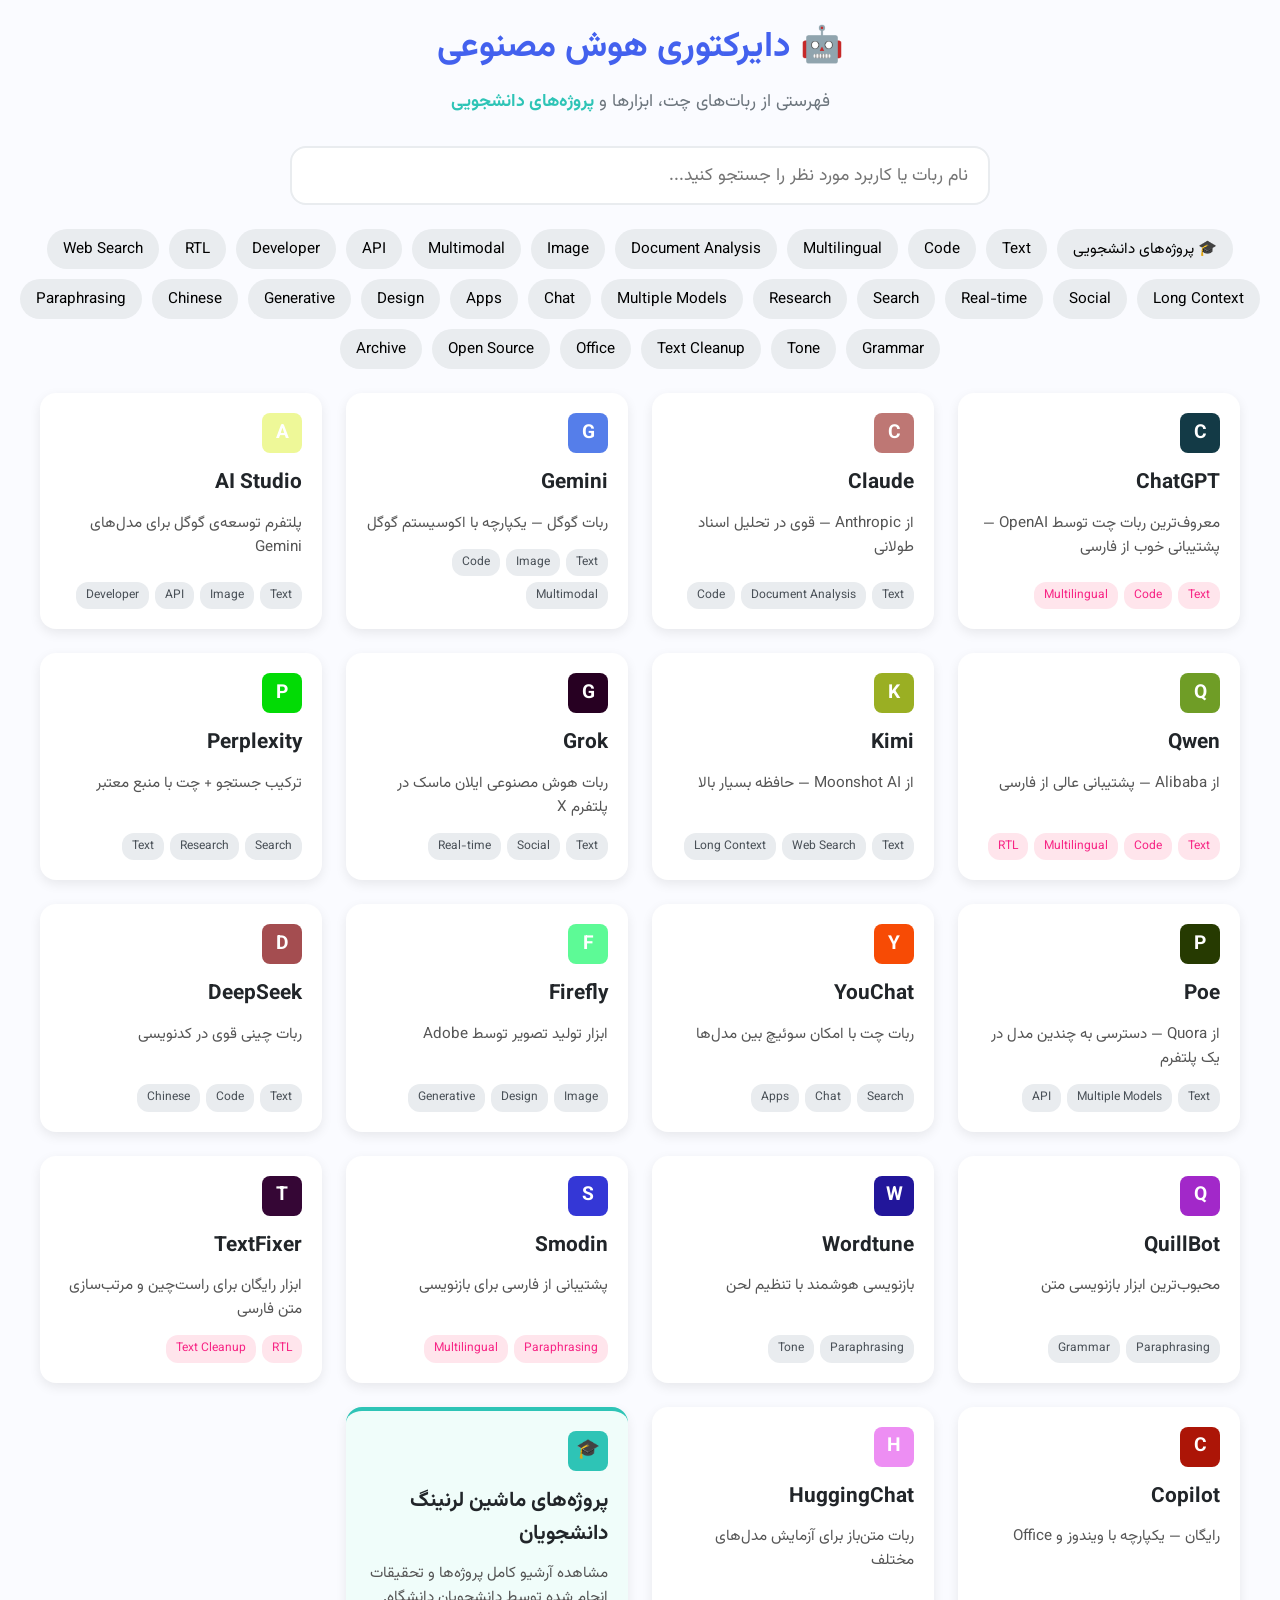
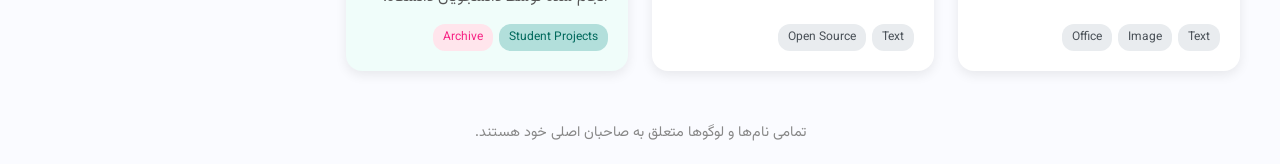
==== index.html @ 50c2fef0 "first commit" ====
<!DOCTYPE html>
<html lang="fa" dir="rtl">
<head>
  <meta charset="UTF-8" />
  <meta name="viewport" content="width=device-width, initial-scale=1.0"/>
  <meta name="description" content="فهرست جامع ربات‌های چت هوش مصنوعی و آرشیو پروژه‌های دانشجویی">
  <title>دایرکتوری هوش مصنوعی</title>
  <style>
    :root {
      --primary: #4361ee;
      --light: #f8f9fa;
      --dark: #212529;
      --card-bg: #ffffff;
      --border: #e9ecef;
      --shadow: 0 4px 12px rgba(0,0,0,0.08);
      --success: #4cc9f0;
      --persian: #f72585;
      --student: #2ec4b6; /* رنگ سبز مخصوص کارت دانشجویی */
    }

    * {
      margin: 0;
      padding: 0;
      box-sizing: border-box;
      font-family: 'Vazirmatn', 'Segoe UI', Tahoma, sans-serif;
    }

    body {
      background-color: #fafbff;
      color: var(--dark);
      padding: 20px;
      line-height: 1.6;
    }

    header {
      text-align: center;
      margin-bottom: 30px;
    }

    h1 {
      font-size: 2.2rem;
      margin-bottom: 12px;
      color: var(--primary);
    }

    .subtitle {
      color: #6c757d;
      font-size: 1.1rem;
    }

    .search-box {
      max-width: 700px;
      margin: 0 auto 24px;
      position: relative;
    }

    #search {
      width: 100%;
      padding: 14px 20px;
      border: 2px solid var(--border);
      border-radius: 16px;
      font-size: 1.1rem;
      outline: none;
      transition: border-color 0.3s;
    }

    #search:focus {
      border-color: var(--primary);
    }

    .filters {
      display: flex;
      flex-wrap: wrap;
      justify-content: center;
      gap: 10px;
      margin-bottom: 24px;
    }

    .filter-btn {
      padding: 8px 16px;
      background: #e9ecef;
      border: none;
      border-radius: 20px;
      cursor: pointer;
      font-size: 0.95rem;
      transition: all 0.2s;
    }

    .filter-btn:hover,
    .filter-btn.active {
      background: var(--primary);
      color: white;
    }

    .grid {
      display: grid;
      grid-template-columns: repeat(auto-fill, minmax(280px, 1fr));
      gap: 24px;
      max-width: 1200px;
      margin: 0 auto;
    }

    .card {
      background: var(--card-bg);
      border-radius: 16px;
      padding: 20px;
      box-shadow: var(--shadow);
      transition: transform 0.2s, box-shadow 0.2s;
      cursor: pointer;
      display: flex;
      flex-direction: column;
      height: 100%;
      position: relative;
      overflow: hidden;
    }

    .card:hover {
      transform: translateY(-4px);
      box-shadow: 0 6px 16px rgba(0,0,0,0.12);
    }

    /* نوار رنگی مخصوص کارت پروژه‌های دانشجویی */
    .card.is-student-project {
      border-top: 4px solid var(--student);
      background-color: #f0fdfa; /* کمی تفاوت رنگ پس‌زمینه */
    }

    .logo-placeholder {
      width: 40px;
      height: 40px;
      border-radius: 8px;
      display: flex;
      align-items: center;
      justify-content: center;
      font-weight: bold;
      font-size: 1.2rem;
      color: white;
      margin-bottom: 14px;
      background: var(--primary);
    }

    .card h3 {
      font-size: 1.3rem;
      margin-bottom: 10px;
      color: var(--dark);
    }

    .card p {
      font-size: 0.95rem;
      color: #555;
      margin-bottom: 14px;
      flex-grow: 1;
    }

    .tags {
      display: flex;
      flex-wrap: wrap;
      gap: 6px;
    }

    .tag {
      background: #e9ecef;
      color: #495057;
      font-size: 0.75rem;
      padding: 4px 10px;
      border-radius: 12px;
    }

    .tag.persian {
      background: #ffe5ec;
      color: var(--persian);
    }
    
    .tag.project-tag {
      background: #b2dfdb;
      color: #00695c;
    }

    footer {
      text-align: center;
      margin-top: 50px;
      color: #888;
      font-size: 0.9rem;
    }

    @media (max-width: 600px) {
      body { padding: 12px; }
      h1 { font-size: 1.8rem; }
      .grid { grid-template-columns: 1fr; }
    }
  </style>
  <link href="https://fonts.googleapis.com/css2?family=Vazirmatn:wght@300;400;500;700&display=swap" rel="stylesheet">
</head>
<body>

  <header>
    <h1>🤖 دایرکتوری هوش مصنوعی</h1>
    <p class="subtitle">فهرستی از ربات‌های چت، ابزارها و <strong style="color:var(--student)">پروژه‌های دانشجویی</strong></p>
  </header>

  <div class="search-box">
    <input type="text" id="search" placeholder="نام ربات یا کاربرد مورد نظر را جستجو کنید..." />
  </div>

  <div class="filters" id="filters"></div>

  <div class="grid" id="grid"></div>

  <footer>
    <p>تمامی نام‌ها و لوگوها متعلق به صاحبان اصلی خود هستند.</p>
  </footer>

  <script>
    function stringToColor(str) {
      let hash = 0;
      for (let i = 0; i < str.length; i++) {
        hash = str.charCodeAt(i) + ((hash << 5) - hash);
      }
      let color = '#';
      for (let i = 0; i < 3; i++) {
        const value = (hash >> (i * 8)) & 0xFF;
        color += ('00' + value.toString(16)).substr(-2);
      }
      return color;
    }

    const aiTools = [
      // --- لیست کامل ابزارهای قبلی ---
      { name: "ChatGPT", url: "https://chat.openai.com", cat: ["Text", "Code", "Multilingual"], desc: "معروف‌ترین ربات چت توسط OpenAI — پشتیبانی خوب از فارسی", persian: true },
      { name: "Claude", url: "https://claude.ai", cat: ["Text", "Document Analysis", "Code"], desc: "از Anthropic — قوی در تحلیل اسناد طولانی" },
      { name: "Gemini", url: "https://gemini.google.com", cat: ["Text", "Image", "Code", "Multimodal"], desc: "ربات گوگل — یکپارچه با اکوسیستم گوگل" },
      { name: "AI Studio", url: "https://aistudio.google.com", cat: ["Text", "Image", "API", "Developer"], desc: "پلتفرم توسعه‌ی گوگل برای مدل‌های Gemini" },
      { name: "Qwen", url: "https://qwen.ai", cat: ["Text", "Code", "Multilingual", "RTL"], desc: "از Alibaba — پشتیبانی عالی از فارسی", persian: true },
      { name: "Kimi", url: "https://kimi.moonshot.cn", cat: ["Text", "Web Search", "Long Context"], desc: "از Moonshot AI — حافظه بسیار بالا" },
      { name: "Grok", url: "https://x.ai/grok", cat: ["Text", "Social", "Real-time"], desc: "ربات هوش مصنوعی ایلان ماسک در پلتفرم X" },
      { name: "Perplexity", url: "https://www.perplexity.ai", cat: ["Search", "Research", "Text"], desc: "ترکیب جستجو + چت با منبع معتبر" },
      { name: "Poe", url: "https://poe.com", cat: ["Text", "Multiple Models", "API"], desc: "از Quora — دسترسی به چندین مدل در یک پلتفرم" },
      { name: "YouChat", url: "https://you.com", cat: ["Search", "Chat", "Apps"], desc: "ربات چت با امکان سوئیچ بین مدل‌ها" },
      { name: "Firefly", url: "https://firefly.adobe.com", cat: ["Image", "Design", "Generative"], desc: "ابزار تولید تصویر توسط Adobe" },
      { name: "DeepSeek", url: "https://deepseek.com", cat: ["Text", "Code", "Chinese"], desc: "ربات چینی قوی در کدنویسی" },
      { name: "QuillBot", url: "https://quillbot.com", cat: ["Paraphrasing", "Grammar"], desc: "محبوب‌ترین ابزار بازنویسی متن" },
      { name: "Wordtune", url: "https://www.wordtune.com", cat: ["Paraphrasing", "Tone"], desc: "بازنویسی هوشمند با تنظیم لحن" },
      { name: "Smodin", url: "https://smodin.io/rewriter", cat: ["Paraphrasing", "Multilingual"], desc: "پشتیبانی از فارسی برای بازنویسی", persian: true },
      { name: "TextFixer", url: "https://textfixer.com", cat: ["RTL", "Text Cleanup"], desc: "ابزار رایگان برای راست‌چین و مرتب‌سازی متن فارسی", persian: true },
      { name: "Copilot", url: "https://copilot.microsoft.com", cat: ["Text", "Image", "Office"], desc: "رایگان — یکپارچه با ویندوز و Office" },
      { name: "HuggingChat", url: "https://huggingface.co/chat", cat: ["Text", "Open Source"], desc: "ربات متن‌باز برای آزمایش مدل‌های مختلف" },

      // --- کارت جدید: پروژه‌های دانشجویی ---
  // ... (ادامه لیست ربات‌های چت)

// --- کارت جدید: پروژه‌های دانشجویی ---
{ 
    name: "پروژه‌های ماشین لرنینگ دانشجویان", 
    // این خط را از "#" به "projects.html" تغییر دهید:
    url: "projects.html", 
    cat: ["Student Projects", "Archive"], 
    desc: "مشاهده آرشیو کامل پروژه‌ها و تحقیقات انجام شده توسط دانشجویان دانشگاه.", 
    persian: true
}
]; // مطمئن شوید که کروشه بسته و سمی‌کالن در انتهای آرایه وجود دارد.

    const allCategories = [...new Set(aiTools.flatMap(t => t.cat))];
    const filtersContainer = document.getElementById('filters');
    
    // مرتب‌سازی: آوردن "Student Projects" به اول لیست فیلترها
    allCategories.sort((a, b) => a === "Student Projects" ? -1 : 1);

    allCategories.forEach(cat => {
      const btn = document.createElement('button');
      btn.className = 'filter-btn';
      // ترجمه لیبل فیلتر پروژه‌های دانشجویی
      btn.textContent = cat === "Student Projects" ? "🎓 پروژه‌های دانشجویی" : cat;
      btn.dataset.category = cat;
      btn.addEventListener('click', () => filterByCategory(cat));
      filtersContainer.appendChild(btn);
    });

    let activeCategory = null;

    function renderTools(tools) {
      const grid = document.getElementById('grid');
      grid.innerHTML = '';
      if (tools.length === 0) {
        grid.innerHTML = '<p style="grid-column:1/-1; text-align:center; color:#888;">موردی یافت نشد.</p>';
        return;
      }

      tools.forEach(tool => {
        const card = document.createElement('div');
        const isStudent = tool.cat.includes("Student Projects");
        
        // اضافه کردن کلاس خاص برای استایل متفاوت
        card.className = 'card' + (isStudent ? ' is-student-project' : '');
        card.onclick = () => window.open(tool.url, '_blank');

        const logoDiv = document.createElement('div');
        logoDiv.className = 'logo-placeholder';
        logoDiv.style.backgroundColor = isStudent ? 'var(--student)' : stringToColor(tool.name);
        logoDiv.textContent = isStudent ? '🎓' : tool.name.charAt(0).toUpperCase();

        const h3 = document.createElement('h3');
        h3.textContent = tool.name;

        const p = document.createElement('p');
        p.textContent = tool.desc;

        const tagsDiv = document.createElement('div');
        tagsDiv.className = 'tags';
        tool.cat.forEach(c => {
          const tag = document.createElement('span');
          let tagClass = 'tag';
          // استایل تگ‌های خاص
          if (c === 'Student Projects') tagClass += ' project-tag';
          if (tool.persian && (c === 'RTL' || c === 'Archive' || tool.persian)) tagClass += ' persian';
          
          tag.className = tagClass;
          tag.textContent = c;
          tagsDiv.appendChild(tag);
        });

        card.appendChild(logoDiv);
        card.appendChild(h3);
        card.appendChild(p);
        card.appendChild(tagsDiv);
        grid.appendChild(card);
      });
    }

    function filterByCategory(category) {
      activeCategory = activeCategory === category ? null : category;
      document.querySelectorAll('.filter-btn').forEach(btn => {
        btn.classList.toggle('active', btn.dataset.category === category && activeCategory === category);
      });

      let filtered = aiTools;
      if (activeCategory) {
        filtered = aiTools.filter(t => t.cat.includes(activeCategory));
      }

      const term = document.getElementById('search').value.toLowerCase();
      if (term) {
        filtered = filtered.filter(t =>
          t.name.toLowerCase().includes(term) ||
          t.desc.toLowerCase().includes(term)
        );
      }

      renderTools(filtered);
    }

    document.getElementById('search').addEventListener('input', (e) => {
      const term = e.target.value.toLowerCase();
      let filtered = aiTools;
      if (activeCategory) {
        filtered = aiTools.filter(t => t.cat.includes(activeCategory));
      }
      filtered = filtered.filter(t =>
        t.name.toLowerCase().includes(term) ||
        t.desc.toLowerCase().includes(term)
      );
      renderTools(filtered);
    });

    renderTools(aiTools);
  </script>
</body>
</html>
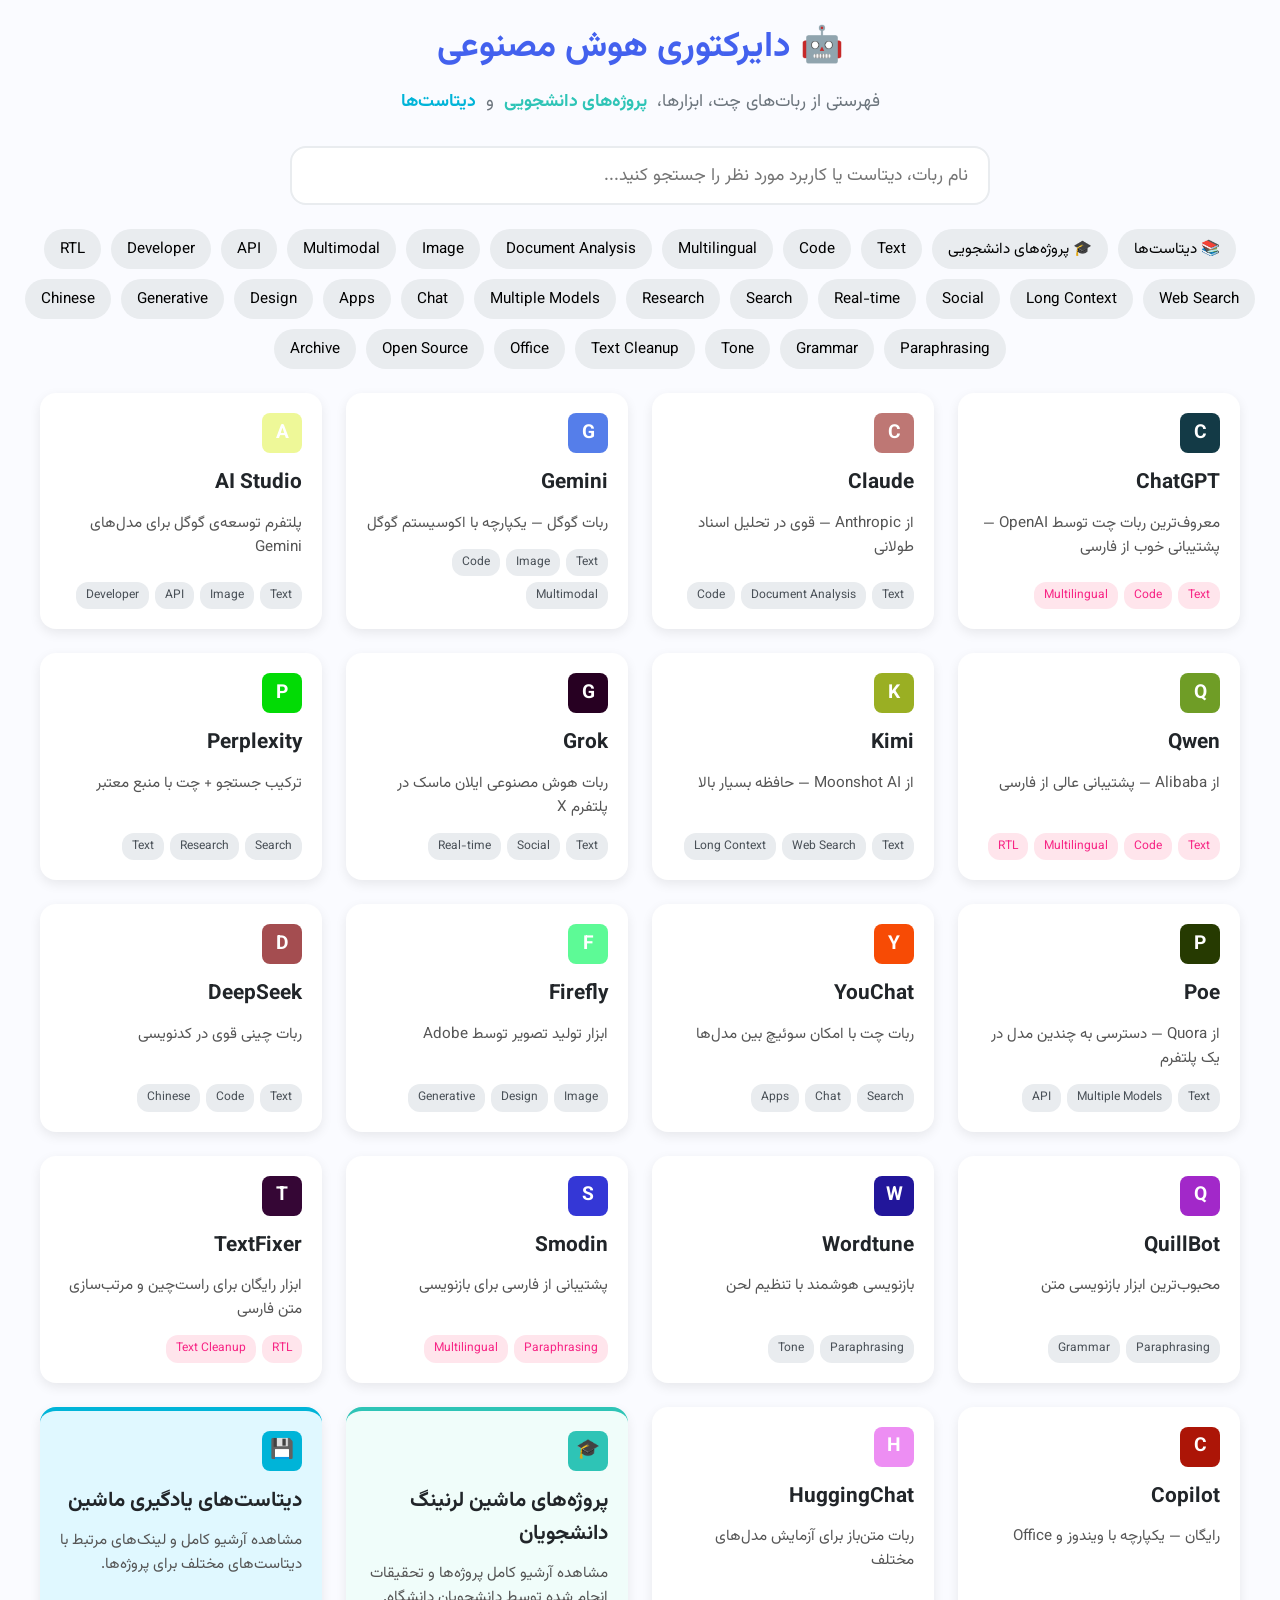
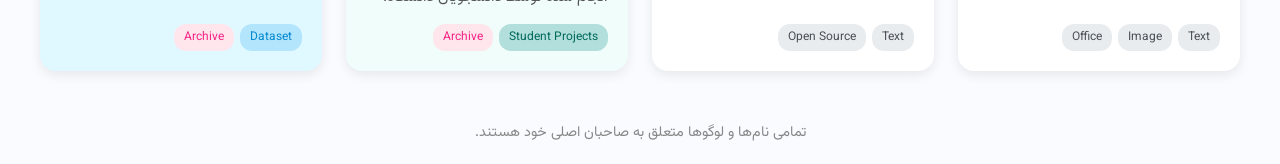
==== commit 5e6451a1: "Add real dataset files and update datasets.html" ====
--- a/index.html
+++ b/index.html
@@ -3,7 +3,7 @@
 <head>
   <meta charset="UTF-8" />
   <meta name="viewport" content="width=device-width, initial-scale=1.0"/>
-  <meta name="description" content="فهرست جامع ربات‌های چت هوش مصنوعی و آرشیو پروژه‌های دانشجویی">
+  <meta name="description" content="فهرست جامع ربات‌های چت، ابزارها، پروژه‌های دانشجویی و دیتاست‌ها">
   <title>دایرکتوری هوش مصنوعی</title>
   <style>
     :root {
@@ -13,9 +13,10 @@
       --card-bg: #ffffff;
       --border: #e9ecef;
       --shadow: 0 4px 12px rgba(0,0,0,0.08);
-      --success: #4cc9f0;
       --persian: #f72585;
-      --student: #2ec4b6; /* رنگ سبز مخصوص کارت دانشجویی */
+      --student: #2ec4b6; /* رنگ سبز برای پروژه‌ها */
+      --dataset: #00b4d8; /* رنگ آبی برای دیتاست‌ها */
+      --success: #4cc9f0; /* این را نگه داشتیم تا CSS شما دست نخورد */
     }
 
     * {
@@ -46,6 +47,11 @@
     .subtitle {
       color: #6c757d;
       font-size: 1.1rem;
+      /* به‌روزرسانی زیرتیتر برای نمایش هر دو فیلد جدید */
+      display: flex;
+      justify-content: center;
+      align-items: center;
+      gap: 10px;
     }
 
     .search-box {
@@ -119,10 +125,16 @@
       box-shadow: 0 6px 16px rgba(0,0,0,0.12);
     }
 
-    /* نوار رنگی مخصوص کارت پروژه‌های دانشجویی */
+    /* استایل متمایز پروژه‌های دانشجویی */
     .card.is-student-project {
       border-top: 4px solid var(--student);
-      background-color: #f0fdfa; /* کمی تفاوت رنگ پس‌زمینه */
+      background-color: #f0fdfa; 
+    }
+    
+    /* استایل متمایز دیتاست‌ها (جدید) */
+    .card.is-dataset {
+        border-top: 4px solid var(--dataset);
+        background-color: #e0f8ff; 
     }
 
     .logo-placeholder {
@@ -138,6 +150,11 @@
       margin-bottom: 14px;
       background: var(--primary);
     }
+    
+    /* رنگ لوگو برای آیتم‌های خاص */
+    .card.is-student-project .logo-placeholder { background: var(--student); }
+    .card.is-dataset .logo-placeholder { background: var(--dataset); }
+
 
     .card h3 {
       font-size: 1.3rem;
@@ -176,6 +193,13 @@
       color: #00695c;
     }
 
+    /* تگ مخصوص دیتاست‌ها */
+    .tag.dataset-tag {
+      background: #b3e5fc;
+      color: #0288d1;
+    }
+
+
     footer {
       text-align: center;
       margin-top: 50px;
@@ -195,11 +219,16 @@
 
   <header>
     <h1>🤖 دایرکتوری هوش مصنوعی</h1>
-    <p class="subtitle">فهرستی از ربات‌های چت، ابزارها و <strong style="color:var(--student)">پروژه‌های دانشجویی</strong></p>
+    <p class="subtitle">
+        فهرستی از ربات‌های چت، ابزارها، 
+        <strong style="color:var(--student)">پروژه‌های دانشجویی</strong>
+        و 
+        <strong style="color:var(--dataset)">دیتاست‌ها</strong>
+    </p>
   </header>
 
   <div class="search-box">
-    <input type="text" id="search" placeholder="نام ربات یا کاربرد مورد نظر را جستجو کنید..." />
+    <input type="text" id="search" placeholder="نام ربات، دیتاست یا کاربرد مورد نظر را جستجو کنید..." />
   </div>
 
   <div class="filters" id="filters"></div>
@@ -225,7 +254,7 @@
     }
 
     const aiTools = [
-      // --- لیست کامل ابزارهای قبلی ---
+      // --- لیست کامل ابزارهای اصلی (که شما تهیه کردید) ---
       { name: "ChatGPT", url: "https://chat.openai.com", cat: ["Text", "Code", "Multilingual"], desc: "معروف‌ترین ربات چت توسط OpenAI — پشتیبانی خوب از فارسی", persian: true },
       { name: "Claude", url: "https://claude.ai", cat: ["Text", "Document Analysis", "Code"], desc: "از Anthropic — قوی در تحلیل اسناد طولانی" },
       { name: "Gemini", url: "https://gemini.google.com", cat: ["Text", "Image", "Code", "Multimodal"], desc: "ربات گوگل — یکپارچه با اکوسیستم گوگل" },
@@ -245,31 +274,46 @@
       { name: "Copilot", url: "https://copilot.microsoft.com", cat: ["Text", "Image", "Office"], desc: "رایگان — یکپارچه با ویندوز و Office" },
       { name: "HuggingChat", url: "https://huggingface.co/chat", cat: ["Text", "Open Source"], desc: "ربات متن‌باز برای آزمایش مدل‌های مختلف" },
 
-      // --- کارت جدید: پروژه‌های دانشجویی ---
-  // ... (ادامه لیست ربات‌های چت)
-
-// --- کارت جدید: پروژه‌های دانشجویی ---
-{ 
-    name: "پروژه‌های ماشین لرنینگ دانشجویان", 
-    // این خط را از "#" به "projects.html" تغییر دهید:
-    url: "projects.html", 
-    cat: ["Student Projects", "Archive"], 
-    desc: "مشاهده آرشیو کامل پروژه‌ها و تحقیقات انجام شده توسط دانشجویان دانشگاه.", 
-    persian: true
-}
-]; // مطمئن شوید که کروشه بسته و سمی‌کالن در انتهای آرایه وجود دارد.
+      // --- کارت ۱: پروژه‌های دانشجویی ---
+      { 
+        name: "پروژه‌های ماشین لرنینگ دانشجویان", 
+        url: "projects.html", 
+        cat: ["Student Projects", "Archive"], 
+        desc: "مشاهده آرشیو کامل پروژه‌ها و تحقیقات انجام شده توسط دانشجویان دانشگاه.", 
+        persian: true
+      },
+      
+      // --- کارت ۲: دیتاست‌ها (فیلد درخواستی شما) ---
+      { 
+        name: "دیتاست‌های یادگیری ماشین", 
+        url: "datasets.html", 
+        cat: ["Dataset", "Archive"], 
+        desc: "مشاهده آرشیو کامل و لینک‌های مرتبط با دیتاست‌های مختلف برای پروژه‌ها.", 
+        persian: true
+      }
+    ];
 
     const allCategories = [...new Set(aiTools.flatMap(t => t.cat))];
     const filtersContainer = document.getElementById('filters');
     
-    // مرتب‌سازی: آوردن "Student Projects" به اول لیست فیلترها
-    allCategories.sort((a, b) => a === "Student Projects" ? -1 : 1);
+    // مرتب‌سازی: آوردن دیتاست‌ها و پروژه‌ها به اول لیست فیلترها
+    allCategories.sort((a, b) => {
+        if (a === "Dataset") return -1;
+        if (b === "Dataset") return 1;
+        if (a === "Student Projects") return -1;
+        if (b === "Student Projects") return 1;
+        return 0;
+    });
 
     allCategories.forEach(cat => {
       const btn = document.createElement('button');
       btn.className = 'filter-btn';
-      // ترجمه لیبل فیلتر پروژه‌های دانشجویی
-      btn.textContent = cat === "Student Projects" ? "🎓 پروژه‌های دانشجویی" : cat;
+      
+      let buttonText = cat;
+      if (cat === "Student Projects") buttonText = "🎓 پروژه‌های دانشجویی";
+      if (cat === "Dataset") buttonText = "📚 دیتاست‌ها";
+
+      btn.textContent = buttonText;
       btn.dataset.category = cat;
       btn.addEventListener('click', () => filterByCategory(cat));
       filtersContainer.appendChild(btn);
@@ -288,15 +332,29 @@
       tools.forEach(tool => {
         const card = document.createElement('div');
         const isStudent = tool.cat.includes("Student Projects");
+        const isDataset = tool.cat.includes("Dataset");
         
-        // اضافه کردن کلاس خاص برای استایل متفاوت
-        card.className = 'card' + (isStudent ? ' is-student-project' : '');
+        let cardClass = 'card';
+        if (isStudent) cardClass += ' is-student-project';
+        if (isDataset) cardClass += ' is-dataset';
+
+        card.className = cardClass;
         card.onclick = () => window.open(tool.url, '_blank');
 
         const logoDiv = document.createElement('div');
         logoDiv.className = 'logo-placeholder';
-        logoDiv.style.backgroundColor = isStudent ? 'var(--student)' : stringToColor(tool.name);
-        logoDiv.textContent = isStudent ? '🎓' : tool.name.charAt(0).toUpperCase();
+        
+        let logoContent = tool.name.charAt(0).toUpperCase();
+        if (isStudent) logoContent = '🎓';
+        if (isDataset) logoContent = '💾';
+
+        // تعیین رنگ لوگو
+        let logoColor = stringToColor(tool.name);
+        if (isStudent) logoColor = 'var(--student)';
+        if (isDataset) logoColor = 'var(--dataset)';
+
+        logoDiv.style.backgroundColor = logoColor;
+        logoDiv.textContent = logoContent;
 
         const h3 = document.createElement('h3');
         h3.textContent = tool.name;
@@ -309,9 +367,10 @@
         tool.cat.forEach(c => {
           const tag = document.createElement('span');
           let tagClass = 'tag';
-          // استایل تگ‌های خاص
+          
           if (c === 'Student Projects') tagClass += ' project-tag';
-          if (tool.persian && (c === 'RTL' || c === 'Archive' || tool.persian)) tagClass += ' persian';
+          if (c === 'Dataset') tagClass += ' dataset-tag';
+          if (tool.persian) tagClass += ' persian';
           
           tag.className = tagClass;
           tag.textContent = c;
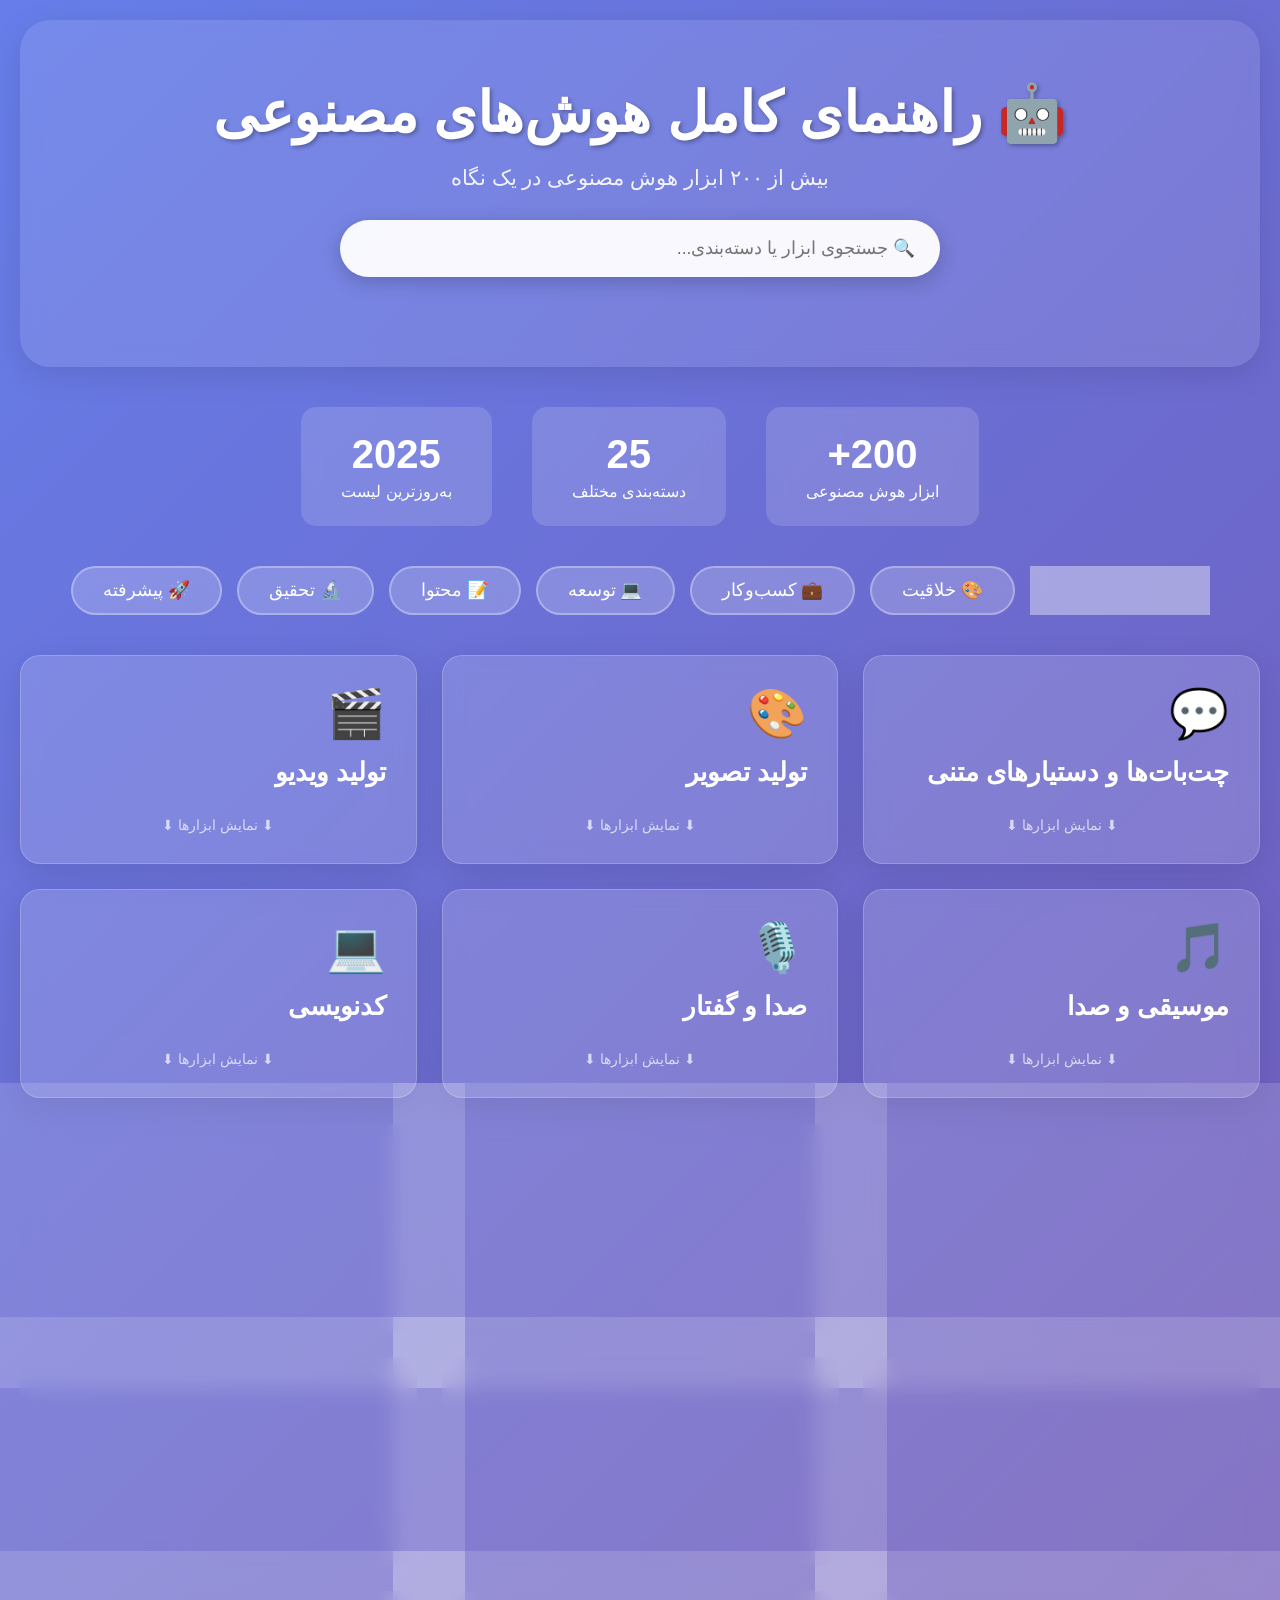
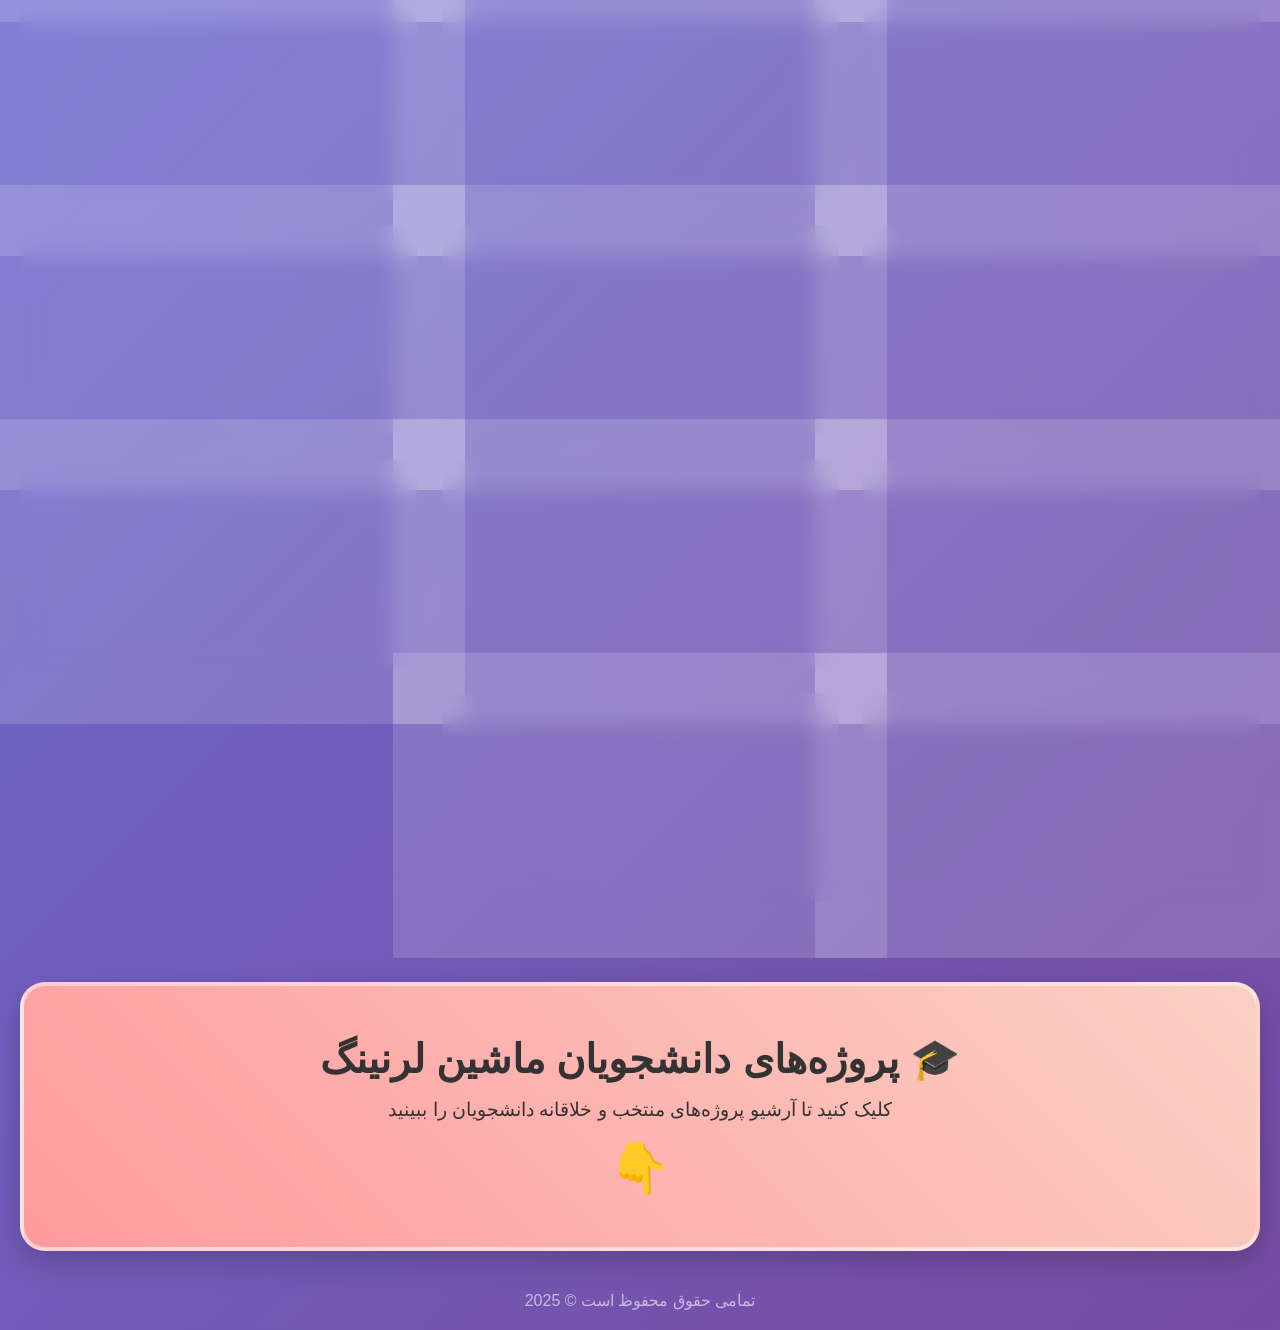
==== commit 2bf481bb: "add index" ====
--- a/index.html
+++ b/index.html
@@ -1,426 +1,741 @@
 <!DOCTYPE html>
 <html lang="fa" dir="rtl">
 <head>
-  <meta charset="UTF-8" />
-  <meta name="viewport" content="width=device-width, initial-scale=1.0"/>
-  <meta name="description" content="فهرست جامع ربات‌های چت، ابزارها، پروژه‌های دانشجویی و دیتاست‌ها">
-  <title>دایرکتوری هوش مصنوعی</title>
-  <style>
-    :root {
-      --primary: #4361ee;
-      --light: #f8f9fa;
-      --dark: #212529;
-      --card-bg: #ffffff;
-      --border: #e9ecef;
-      --shadow: 0 4px 12px rgba(0,0,0,0.08);
-      --persian: #f72585;
-      --student: #2ec4b6; /* رنگ سبز برای پروژه‌ها */
-      --dataset: #00b4d8; /* رنگ آبی برای دیتاست‌ها */
-      --success: #4cc9f0; /* این را نگه داشتیم تا CSS شما دست نخورد */
-    }
-
-    * {
-      margin: 0;
-      padding: 0;
-      box-sizing: border-box;
-      font-family: 'Vazirmatn', 'Segoe UI', Tahoma, sans-serif;
-    }
-
-    body {
-      background-color: #fafbff;
-      color: var(--dark);
-      padding: 20px;
-      line-height: 1.6;
-    }
-
-    header {
-      text-align: center;
-      margin-bottom: 30px;
-    }
-
-    h1 {
-      font-size: 2.2rem;
-      margin-bottom: 12px;
-      color: var(--primary);
-    }
-
-    .subtitle {
-      color: #6c757d;
-      font-size: 1.1rem;
-      /* به‌روزرسانی زیرتیتر برای نمایش هر دو فیلد جدید */
-      display: flex;
-      justify-content: center;
-      align-items: center;
-      gap: 10px;
-    }
-
-    .search-box {
-      max-width: 700px;
-      margin: 0 auto 24px;
-      position: relative;
-    }
-
-    #search {
-      width: 100%;
-      padding: 14px 20px;
-      border: 2px solid var(--border);
-      border-radius: 16px;
-      font-size: 1.1rem;
-      outline: none;
-      transition: border-color 0.3s;
-    }
-
-    #search:focus {
-      border-color: var(--primary);
-    }
-
-    .filters {
-      display: flex;
-      flex-wrap: wrap;
-      justify-content: center;
-      gap: 10px;
-      margin-bottom: 24px;
-    }
-
-    .filter-btn {
-      padding: 8px 16px;
-      background: #e9ecef;
-      border: none;
-      border-radius: 20px;
-      cursor: pointer;
-      font-size: 0.95rem;
-      transition: all 0.2s;
-    }
-
-    .filter-btn:hover,
-    .filter-btn.active {
-      background: var(--primary);
-      color: white;
-    }
-
-    .grid {
-      display: grid;
-      grid-template-columns: repeat(auto-fill, minmax(280px, 1fr));
-      gap: 24px;
-      max-width: 1200px;
-      margin: 0 auto;
-    }
-
-    .card {
-      background: var(--card-bg);
-      border-radius: 16px;
-      padding: 20px;
-      box-shadow: var(--shadow);
-      transition: transform 0.2s, box-shadow 0.2s;
-      cursor: pointer;
-      display: flex;
-      flex-direction: column;
-      height: 100%;
-      position: relative;
-      overflow: hidden;
-    }
-
-    .card:hover {
-      transform: translateY(-4px);
-      box-shadow: 0 6px 16px rgba(0,0,0,0.12);
-    }
-
-    /* استایل متمایز پروژه‌های دانشجویی */
-    .card.is-student-project {
-      border-top: 4px solid var(--student);
-      background-color: #f0fdfa; 
-    }
-    
-    /* استایل متمایز دیتاست‌ها (جدید) */
-    .card.is-dataset {
-        border-top: 4px solid var(--dataset);
-        background-color: #e0f8ff; 
-    }
-
-    .logo-placeholder {
-      width: 40px;
-      height: 40px;
-      border-radius: 8px;
-      display: flex;
-      align-items: center;
-      justify-content: center;
-      font-weight: bold;
-      font-size: 1.2rem;
-      color: white;
-      margin-bottom: 14px;
-      background: var(--primary);
-    }
-    
-    /* رنگ لوگو برای آیتم‌های خاص */
-    .card.is-student-project .logo-placeholder { background: var(--student); }
-    .card.is-dataset .logo-placeholder { background: var(--dataset); }
-
-
-    .card h3 {
-      font-size: 1.3rem;
-      margin-bottom: 10px;
-      color: var(--dark);
-    }
-
-    .card p {
-      font-size: 0.95rem;
-      color: #555;
-      margin-bottom: 14px;
-      flex-grow: 1;
-    }
-
-    .tags {
-      display: flex;
-      flex-wrap: wrap;
-      gap: 6px;
-    }
-
-    .tag {
-      background: #e9ecef;
-      color: #495057;
-      font-size: 0.75rem;
-      padding: 4px 10px;
-      border-radius: 12px;
-    }
-
-    .tag.persian {
-      background: #ffe5ec;
-      color: var(--persian);
-    }
-    
-    .tag.project-tag {
-      background: #b2dfdb;
-      color: #00695c;
-    }
-
-    /* تگ مخصوص دیتاست‌ها */
-    .tag.dataset-tag {
-      background: #b3e5fc;
-      color: #0288d1;
-    }
-
-
-    footer {
-      text-align: center;
-      margin-top: 50px;
-      color: #888;
-      font-size: 0.9rem;
-    }
-
-    @media (max-width: 600px) {
-      body { padding: 12px; }
-      h1 { font-size: 1.8rem; }
-      .grid { grid-template-columns: 1fr; }
-    }
-  </style>
-  <link href="https://fonts.googleapis.com/css2?family=Vazirmatn:wght@300;400;500;700&display=swap" rel="stylesheet">
+    <meta charset="UTF-8">
+    <meta name="viewport" content="width=device-width, initial-scale=1.0">
+    <title>🤖 راهنمای کامل هوش‌های مصنوعی</title>
+    <style>
+        /* ===========================
+           بخش استایل‌ها (CSS)
+           =========================== */
+        * { margin: 0; padding: 0; box-sizing: border-box; }
+        
+        body {
+            font-family: 'Segoe UI', Tahoma, Geneva, Verdana, sans-serif;
+            background: linear-gradient(135deg, #667eea 0%, #764ba2 100%);
+            color: #fff;
+            overflow-x: hidden;
+            min-height: 100vh;
+        }
+
+        .container { max-width: 1400px; margin: 0 auto; padding: 20px; }
+        
+        /* --- هدر و جستجو --- */
+        header {
+            text-align: center; padding: 60px 20px;
+            background: rgba(255, 255, 255, 0.1); backdrop-filter: blur(10px);
+            border-radius: 30px; margin-bottom: 40px;
+            box-shadow: 0 8px 32px rgba(0, 0, 0, 0.1);
+        }
+        h1 { font-size: 3.5em; margin-bottom: 20px; text-shadow: 2px 2px 4px rgba(0, 0, 0, 0.3); animation: fadeInDown 1s ease; }
+        .subtitle { font-size: 1.3em; opacity: 0.9; animation: fadeInUp 1s ease 0.3s backwards; }
+        
+        .search-box { margin: 30px auto; max-width: 600px; animation: fadeIn 1s ease 0.6s backwards; }
+        .search-box input {
+            width: 100%; padding: 18px 25px; border: none; border-radius: 50px;
+            font-size: 1.1em; background: rgba(255, 255, 255, 0.95); color: #333;
+            box-shadow: 0 5px 20px rgba(0, 0, 0, 0.2); transition: all 0.3s ease;
+        }
+        .search-box input:focus { outline: none; transform: scale(1.02); box-shadow: 0 8px 30px rgba(0, 0, 0, 0.3); }
+
+        /* --- آمار و فیلترها --- */
+        .stats { display: flex; justify-content: center; gap: 40px; margin: 40px 0; flex-wrap: wrap; }
+        .stat-box { background: rgba(255, 255, 255, 0.15); backdrop-filter: blur(10px); padding: 25px 40px; border-radius: 15px; text-align: center; animation: fadeIn 1s ease; }
+        .stat-number { font-size: 2.5em; font-weight: bold; display: block; margin-bottom: 5px; }
+
+        .filter-tabs { display: flex; justify-content: center; gap: 15px; margin: 40px 0; flex-wrap: wrap; }
+        .filter-btn {
+            padding: 12px 30px; background: rgba(255, 255, 255, 0.2); border: 2px solid rgba(255, 255, 255, 0.3);
+            border-radius: 50px; color: #fff; font-size: 1.1em; cursor: pointer; transition: all 0.3s ease; backdrop-filter: blur(10px);
+        }
+        .filter-btn:hover { background: rgba(255, 255, 255, 0.3); transform: translateY(-3px); }
+        .filter-btn.active { background: rgba(255, 255, 255, 0.4); border-color: #fff; font-weight: bold; }
+
+        /* --- کارت‌های ابزار AI --- */
+        .categories { display: grid; grid-template-columns: repeat(auto-fill, minmax(350px, 1fr)); gap: 25px; margin-top: 40px; }
+        .category-card {
+            background: rgba(255, 255, 255, 0.15); backdrop-filter: blur(10px); border-radius: 20px; padding: 30px;
+            box-shadow: 0 8px 32px rgba(0, 0, 0, 0.1); transition: all 0.4s ease; cursor: pointer;
+            border: 1px solid rgba(255, 255, 255, 0.2); animation: fadeInUp 0.8s ease backwards;
+        }
+        .category-card:hover { transform: translateY(-10px) scale(1.02); background: rgba(255, 255, 255, 0.25); }
+        .category-icon { font-size: 3em; margin-bottom: 15px; display: block; }
+        .category-title { font-size: 1.6em; margin-bottom: 15px; font-weight: bold; }
+        .tools-list { max-height: 0; overflow: hidden; transition: max-height 0.5s ease; }
+        .category-card.active .tools-list { max-height: 2000px; }
+        
+        .tool-item {
+            display: block; text-decoration: none; color: inherit; background: rgba(255, 255, 255, 0.1);
+            padding: 15px; margin: 10px 0; border-radius: 12px; transition: all 0.3s ease; border-right: 4px solid transparent; cursor: pointer;
+        }
+        .tool-item:hover { background: rgba(255, 255, 255, 0.2); transform: translateX(-5px); border-right-color: #fff; }
+        .tool-name { font-weight: bold; font-size: 1.1em; margin-bottom: 5px; }
+        .tool-desc { font-size: 0.95em; opacity: 0.85; line-height: 1.5; }
+        .expand-btn { text-align: center; margin-top: 15px; opacity: 0.7; font-size: 0.9em; }
+
+        /* --- استایل بنر لینک به صفحه پروژه‌ها --- */
+        .student-projects-banner {
+            margin-top: 80px;
+            margin-bottom: 40px;
+            background: linear-gradient(45deg, #ff9a9e 0%, #fad0c4 99%, #fad0c4 100%);
+            padding: 50px;
+            border-radius: 25px;
+            text-align: center;
+            cursor: pointer;
+            transition: transform 0.3s, box-shadow 0.3s;
+            color: #333;
+            box-shadow: 0 10px 30px rgba(0,0,0,0.2);
+            animation: fadeInUp 1s ease 1s backwards;
+            border: 4px solid rgba(255,255,255,0.5);
+        }
+        .student-projects-banner:hover { transform: scale(1.02); box-shadow: 0 15px 40px rgba(255, 154, 158, 0.4); }
+        .student-projects-banner h2 { font-size: 2.5em; margin-bottom: 15px; }
+        .student-projects-banner p { font-size: 1.2em; }
+
+        /* --- استایل‌های صفحه داخلی پروژه‌ها --- */
+        #projectsPage { display: none; animation: fadeIn 0.5s ease; }
+        
+        .back-btn {
+            background: rgba(255,255,255,0.2); border: 2px solid rgba(255,255,255,0.3); padding: 12px 25px; border-radius: 50px;
+            color: white; cursor: pointer; margin-bottom: 20px; display: inline-block; font-size: 1.1em;
+            transition: all 0.3s;
+        }
+        .back-btn:hover { background: rgba(255,255,255,0.4); padding-right: 35px; }
+        
+        .project-grid {
+            display: grid; grid-template-columns: repeat(auto-fill, minmax(300px, 1fr)); gap: 20px; margin-top: 30px;
+        }
+        .project-card {
+            background: rgba(255, 255, 255, 0.95); color: #333; padding: 25px; border-radius: 15px;
+            cursor: pointer; transition: transform 0.3s; position: relative; overflow: hidden;
+            box-shadow: 0 5px 15px rgba(0,0,0,0.2);
+            border-bottom: 5px solid #667eea;
+        }
+        .project-card:hover { transform: translateY(-7px); }
+        .logo-placeholder { font-size: 3em; margin-bottom: 15px; text-align: center;}
+        .student-author { display: block; margin: 10px 0; color: #555; font-size: 0.95em; background: #f0f0f0; padding: 5px 10px; border-radius: 8px; width: fit-content;}
+        .tags { margin-top: 15px; display: flex; flex-wrap: wrap; gap: 5px; }
+        .tag { background: #667eea; color: white; padding: 4px 10px; border-radius: 15px; font-size: 0.8em; }
+        
+        /* فرم افزودن پروژه */
+        .add-project-form {
+            background: rgba(0, 0, 0, 0.3); padding: 25px; border-radius: 20px; margin: 20px 0;
+            border: 1px solid rgba(255,255,255,0.2); backdrop-filter: blur(10px);
+        }
+        .form-row { display: flex; gap: 10px; margin-bottom: 10px; flex-wrap: wrap; }
+        .form-input {
+            flex: 1; padding: 12px; border-radius: 10px; border: none; min-width: 200px; font-family: inherit;
+        }
+        .submit-btn {
+            background: #4ade80; color: #064e3b; padding: 12px 30px; border: none; border-radius: 10px;
+            font-weight: bold; cursor: pointer; width: 100%; transition: background 0.3s; font-size: 1.1em;
+        }
+        .submit-btn:hover { background: #22c55e; }
+
+        @keyframes fadeInDown { from { opacity: 0; transform: translateY(-30px); } to { opacity: 1; transform: translateY(0); } }
+        @keyframes fadeInUp { from { opacity: 0; transform: translateY(30px); } to { opacity: 1; transform: translateY(0); } }
+        @keyframes fadeIn { from { opacity: 0; } to { opacity: 1; } }
+        @media (max-width: 768px) {
+            h1 { font-size: 2.2em; }
+            .categories, .project-grid { grid-template-columns: 1fr; }
+        }
+    </style>
 </head>
 <body>
-
-  <header>
-    <h1>🤖 دایرکتوری هوش مصنوعی</h1>
-    <p class="subtitle">
-        فهرستی از ربات‌های چت، ابزارها، 
-        <strong style="color:var(--student)">پروژه‌های دانشجویی</strong>
-        و 
-        <strong style="color:var(--dataset)">دیتاست‌ها</strong>
-    </p>
-  </header>
-
-  <div class="search-box">
-    <input type="text" id="search" placeholder="نام ربات، دیتاست یا کاربرد مورد نظر را جستجو کنید..." />
-  </div>
-
-  <div class="filters" id="filters"></div>
-
-  <div class="grid" id="grid"></div>
-
-  <footer>
-    <p>تمامی نام‌ها و لوگوها متعلق به صاحبان اصلی خود هستند.</p>
-  </footer>
-
-  <script>
-    function stringToColor(str) {
-      let hash = 0;
-      for (let i = 0; i < str.length; i++) {
-        hash = str.charCodeAt(i) + ((hash << 5) - hash);
-      }
-      let color = '#';
-      for (let i = 0; i < 3; i++) {
-        const value = (hash >> (i * 8)) & 0xFF;
-        color += ('00' + value.toString(16)).substr(-2);
-      }
-      return color;
-    }
-
-    const aiTools = [
-      // --- لیست کامل ابزارهای اصلی (که شما تهیه کردید) ---
-      { name: "ChatGPT", url: "https://chat.openai.com", cat: ["Text", "Code", "Multilingual"], desc: "معروف‌ترین ربات چت توسط OpenAI — پشتیبانی خوب از فارسی", persian: true },
-      { name: "Claude", url: "https://claude.ai", cat: ["Text", "Document Analysis", "Code"], desc: "از Anthropic — قوی در تحلیل اسناد طولانی" },
-      { name: "Gemini", url: "https://gemini.google.com", cat: ["Text", "Image", "Code", "Multimodal"], desc: "ربات گوگل — یکپارچه با اکوسیستم گوگل" },
-      { name: "AI Studio", url: "https://aistudio.google.com", cat: ["Text", "Image", "API", "Developer"], desc: "پلتفرم توسعه‌ی گوگل برای مدل‌های Gemini" },
-      { name: "Qwen", url: "https://qwen.ai", cat: ["Text", "Code", "Multilingual", "RTL"], desc: "از Alibaba — پشتیبانی عالی از فارسی", persian: true },
-      { name: "Kimi", url: "https://kimi.moonshot.cn", cat: ["Text", "Web Search", "Long Context"], desc: "از Moonshot AI — حافظه بسیار بالا" },
-      { name: "Grok", url: "https://x.ai/grok", cat: ["Text", "Social", "Real-time"], desc: "ربات هوش مصنوعی ایلان ماسک در پلتفرم X" },
-      { name: "Perplexity", url: "https://www.perplexity.ai", cat: ["Search", "Research", "Text"], desc: "ترکیب جستجو + چت با منبع معتبر" },
-      { name: "Poe", url: "https://poe.com", cat: ["Text", "Multiple Models", "API"], desc: "از Quora — دسترسی به چندین مدل در یک پلتفرم" },
-      { name: "YouChat", url: "https://you.com", cat: ["Search", "Chat", "Apps"], desc: "ربات چت با امکان سوئیچ بین مدل‌ها" },
-      { name: "Firefly", url: "https://firefly.adobe.com", cat: ["Image", "Design", "Generative"], desc: "ابزار تولید تصویر توسط Adobe" },
-      { name: "DeepSeek", url: "https://deepseek.com", cat: ["Text", "Code", "Chinese"], desc: "ربات چینی قوی در کدنویسی" },
-      { name: "QuillBot", url: "https://quillbot.com", cat: ["Paraphrasing", "Grammar"], desc: "محبوب‌ترین ابزار بازنویسی متن" },
-      { name: "Wordtune", url: "https://www.wordtune.com", cat: ["Paraphrasing", "Tone"], desc: "بازنویسی هوشمند با تنظیم لحن" },
-      { name: "Smodin", url: "https://smodin.io/rewriter", cat: ["Paraphrasing", "Multilingual"], desc: "پشتیبانی از فارسی برای بازنویسی", persian: true },
-      { name: "TextFixer", url: "https://textfixer.com", cat: ["RTL", "Text Cleanup"], desc: "ابزار رایگان برای راست‌چین و مرتب‌سازی متن فارسی", persian: true },
-      { name: "Copilot", url: "https://copilot.microsoft.com", cat: ["Text", "Image", "Office"], desc: "رایگان — یکپارچه با ویندوز و Office" },
-      { name: "HuggingChat", url: "https://huggingface.co/chat", cat: ["Text", "Open Source"], desc: "ربات متن‌باز برای آزمایش مدل‌های مختلف" },
-
-      // --- کارت ۱: پروژه‌های دانشجویی ---
-      { 
-        name: "پروژه‌های ماشین لرنینگ دانشجویان", 
-        url: "projects.html", 
-        cat: ["Student Projects", "Archive"], 
-        desc: "مشاهده آرشیو کامل پروژه‌ها و تحقیقات انجام شده توسط دانشجویان دانشگاه.", 
-        persian: true
-      },
-      
-      // --- کارت ۲: دیتاست‌ها (فیلد درخواستی شما) ---
-      { 
-        name: "دیتاست‌های یادگیری ماشین", 
-        url: "datasets.html", 
-        cat: ["Dataset", "Archive"], 
-        desc: "مشاهده آرشیو کامل و لینک‌های مرتبط با دیتاست‌های مختلف برای پروژه‌ها.", 
-        persian: true
-      }
-    ];
-
-    const allCategories = [...new Set(aiTools.flatMap(t => t.cat))];
-    const filtersContainer = document.getElementById('filters');
-    
-    // مرتب‌سازی: آوردن دیتاست‌ها و پروژه‌ها به اول لیست فیلترها
-    allCategories.sort((a, b) => {
-        if (a === "Dataset") return -1;
-        if (b === "Dataset") return 1;
-        if (a === "Student Projects") return -1;
-        if (b === "Student Projects") return 1;
-        return 0;
-    });
-
-    allCategories.forEach(cat => {
-      const btn = document.createElement('button');
-      btn.className = 'filter-btn';
-      
-      let buttonText = cat;
-      if (cat === "Student Projects") buttonText = "🎓 پروژه‌های دانشجویی";
-      if (cat === "Dataset") buttonText = "📚 دیتاست‌ها";
-
-      btn.textContent = buttonText;
-      btn.dataset.category = cat;
-      btn.addEventListener('click', () => filterByCategory(cat));
-      filtersContainer.appendChild(btn);
-    });
-
-    let activeCategory = null;
-
-    function renderTools(tools) {
-      const grid = document.getElementById('grid');
-      grid.innerHTML = '';
-      if (tools.length === 0) {
-        grid.innerHTML = '<p style="grid-column:1/-1; text-align:center; color:#888;">موردی یافت نشد.</p>';
-        return;
-      }
-
-      tools.forEach(tool => {
-        const card = document.createElement('div');
-        const isStudent = tool.cat.includes("Student Projects");
-        const isDataset = tool.cat.includes("Dataset");
-        
-        let cardClass = 'card';
-        if (isStudent) cardClass += ' is-student-project';
-        if (isDataset) cardClass += ' is-dataset';
-
-        card.className = cardClass;
-        card.onclick = () => window.open(tool.url, '_blank');
-
-        const logoDiv = document.createElement('div');
-        logoDiv.className = 'logo-placeholder';
-        
-        let logoContent = tool.name.charAt(0).toUpperCase();
-        if (isStudent) logoContent = '🎓';
-        if (isDataset) logoContent = '💾';
-
-        // تعیین رنگ لوگو
-        let logoColor = stringToColor(tool.name);
-        if (isStudent) logoColor = 'var(--student)';
-        if (isDataset) logoColor = 'var(--dataset)';
-
-        logoDiv.style.backgroundColor = logoColor;
-        logoDiv.textContent = logoContent;
-
-        const h3 = document.createElement('h3');
-        h3.textContent = tool.name;
-
-        const p = document.createElement('p');
-        p.textContent = tool.desc;
-
-        const tagsDiv = document.createElement('div');
-        tagsDiv.className = 'tags';
-        tool.cat.forEach(c => {
-          const tag = document.createElement('span');
-          let tagClass = 'tag';
-          
-          if (c === 'Student Projects') tagClass += ' project-tag';
-          if (c === 'Dataset') tagClass += ' dataset-tag';
-          if (tool.persian) tagClass += ' persian';
-          
-          tag.className = tagClass;
-          tag.textContent = c;
-          tagsDiv.appendChild(tag);
+    <div class="container">
+        
+        <!-- =========================================
+             صفحه اصلی: ابزارهای هوش مصنوعی
+             ========================================= -->
+        <div id="mainPage">
+            <header>
+                <h1>🤖 راهنمای کامل هوش‌های مصنوعی</h1>
+                <p class="subtitle">بیش از ۲۰۰ ابزار هوش مصنوعی در یک نگاه</p>
+                <div class="search-box">
+                    <input type="text" id="searchInput" placeholder="🔍 جستجوی ابزار یا دسته‌بندی...">
+                </div>
+            </header>
+
+            <div class="stats">
+                <div class="stat-box"><span class="stat-number">200+</span><span>ابزار هوش مصنوعی</span></div>
+                <div class="stat-box"><span class="stat-number">25</span><span>دسته‌بندی مختلف</span></div>
+                <div class="stat-box"><span class="stat-number">2025</span><span>به‌روزترین لیست</span></div>
+            </div>
+
+            <div class="filter-tabs">
+                <button class="filter-btn active" data-filter="all">🌟 همه دسته‌ها</button>
+                <button class="filter-btn" data-filter="creative">🎨 خلاقیت</button>
+                <button class="filter-btn" data-filter="business">💼 کسب‌وکار</button>
+                <button class="filter-btn" data-filter="development">💻 توسعه</button>
+                <button class="filter-btn" data-filter="content">📝 محتوا</button>
+                <button class="filter-btn" data-filter="research">🔬 تحقیق</button>
+                <button class="filter-btn" data-filter="advanced">🚀 پیشرفته</button>
+            </div>
+
+            <!-- لیست دسته‌بندی‌ها اینجا پر می‌شود -->
+            <div class="categories" id="categoriesContainer"></div>
+
+            <!-- بنر بزرگ برای رفتن به صفحه پروژه‌ها -->
+            <div class="student-projects-banner" onclick="showProjectsPage()">
+                <h2>🎓 پروژه‌های دانشجویان ماشین لرنینگ</h2>
+                <p>کلیک کنید تا آرشیو پروژه‌های منتخب و خلاقانه دانشجویان را ببینید</p>
+                <p style="font-size: 3em; margin-top: 20px;">👇</p>
+            </div>
+            
+            <footer style="text-align: center; margin-top: 40px; opacity: 0.6;">
+                تمامی حقوق محفوظ است © 2025
+            </footer>
+        </div>
+
+        <!-- =========================================
+             صفحه دوم: پروژه‌های دانشجویی (ابتدا مخفی)
+             ========================================= -->
+        <div id="projectsPage">
+            <button class="back-btn" onclick="showMainPage()">🔙 بازگشت به لیست هوش مصنوعی</button>
+            
+            <header style="margin-bottom: 20px; padding: 40px 20px;">
+                <h1>🎓 پروژه‌های ماشین لرنینگ</h1>
+                <p class="subtitle">آرشیو پروژه‌های منتخب دانشجویان</p>
+                <div class="search-box">
+                    <input id="projectSearch" placeholder="🔍 جستجوی نام پروژه یا دانشجو..." />
+                </div>
+            </header>
+
+            <!-- فرم ثبت پروژه جدید -->
+            <div class="add-project-form">
+                <h3 style="color:white; margin-bottom:15px;">➕ ثبت پروژه جدید (ذخیره در مرورگر شما)</h3>
+                <div class="form-row">
+                    <input id="newPName" class="form-input" placeholder="نام پروژه (مثال: تشخیص دیابت)" required>
+                    <input id="newPAuthor" class="form-input" placeholder="نام دانشجو" required>
+                </div>
+                <div class="form-row">
+                    <input id="newPUrl" class="form-input" placeholder="لینک پروژه (GitHub یا وب‌سایت)" required>
+                    <input id="newPTags" class="form-input" placeholder="تگ‌ها (با ویرگول جدا کنید: Python, AI)">
+                </div>
+                <div class="form-row">
+                    <input id="newPDesc" class="form-input" placeholder="توضیح کوتاه پروژه..." required>
+                </div>
+                <button class="submit-btn" onclick="addNewProject()">ثبت و نمایش در لیست</button>
+            </div>
+
+            <!-- لیست پروژه‌ها اینجا پر می‌شود -->
+            <div id="projectGrid" class="project-grid"></div>
+
+            <footer style="text-align: center; margin-top: 40px; opacity: 0.6;">
+                تمامی حقوق محفوظ است © 2025
+            </footer>
+        </div>
+
+    </div>
+
+    <script>
+        /* ==========================================
+           1. داده‌های کامل هوش مصنوعی (اصلاح شده)
+           ========================================== */
+        const data = {
+            "چت‌بات‌ها و دستیارهای متنی": {
+                icon: "💬",
+                category: "content",
+                tools: {
+                    "ChatGPT": { desc: "مکالمه، نویسندگی، کدنویسی، پاسخ به سوالات عمومی", url: "https://chat.openai.com" },
+                    "Claude": { desc: "تحلیل متن طولانی، نویسندگی، کدنویسی، استدلال", url: "https://claude.ai" },
+                    "LMSYS Chatbot Arena": { desc: "مقایسه و چت رایگان با تمام مدل‌های قدرتمند", url: "https://chat.lmsys.org" },
+                    "Gemini": { desc: "جستجو، تحلیل تصویر، ادغام با سرویس‌های گوگل", url: "https://gemini.google.com" },
+                    "Copilot": { desc: "دستیار ویندوز، جستجو، کمک در نرم‌افزارهای مایکروسافت", url: "https://copilot.microsoft.com" },
+                    "Perplexity": { desc: "جستجوی هوشمند با منبع‌دهی و پاسخ‌های دقیق", url: "https://www.perplexity.ai" },
+                    "Grok": { desc: "چت‌بات توییتر/X با دسترسی به اطلاعات لحظه‌ای", url: "https://x.com/i/grok" },
+                    "DeepSeek": { desc: "چت‌بات چینی قوی در ریاضی و کدنویسی", url: "https://www.deepseek.com" },
+                    "Mistral/Le Chat": { desc: "چت‌بات اروپایی سبک و سریع", url: "https://chat.mistral.ai" },
+                    "Pi": { desc: "مکالمه دوستانه و حمایت عاطفی", url: "https://pi.ai" },
+                    "Character.AI": { desc: "چت با شخصیت‌های خیالی و سفارشی", url: "https://character.ai" },
+                    "Replika": { desc: "دوست مجازی و همراه عاطفی", url: "https://replika.com" }
+                }
+            },
+            "تولید تصویر": {
+                icon: "🎨",
+                category: "creative",
+                tools: {
+                    "Midjourney": { desc: "تصاویر هنری با کیفیت بالا و سبک منحصربفرد", url: "https://www.midjourney.com" },
+                    "DALL-E 3": { desc: "تولید تصویر از متن، ادغام با ChatGPT", url: "https://openai.com/dall-e-3" },
+                    "Stable Diffusion": { desc: "تولید تصویر رایگان و قابل نصب روی سیستم", url: "https://stability.ai" },
+                    "Leonardo.AI": { desc: "تصاویر گیم و کاراکتر با کنترل بالا", url: "https://leonardo.ai" },
+                    "Ideogram": { desc: "متخصص در تصاویر با متن فارسی/انگلیسی دقیق", url: "https://ideogram.ai" },
+                    "Adobe Firefly": { desc: "تولید تصویر برای طراحان، ادغام با فتوشاپ", url: "https://firefly.adobe.com" },
+                    "Bing Image Creator": { desc: "تولید تصویر رایگان با DALL-E", url: "https://www.bing.com/images/create" },
+                    "Playground AI": { desc: "ویرایش و تولید تصویر رایگان", url: "https://playgroundai.com" },
+                    "NightCafe": { desc: "تولید تصویر هنری با سبک‌های مختلف", url: "https://nightcafe.studio" },
+                    "Canva AI": { desc: "طراحی گرافیک و پوستر با هوش مصنوعی", url: "https://www.canva.com" },
+                    "Flux": { desc: "تولید تصویر واقع‌گرایانه جدید و قدرتمند", url: "https://flux.1" }
+                }
+            },
+            "تولید ویدیو": {
+                icon: "🎬",
+                category: "creative",
+                tools: {
+                    "Sora": { desc: "تولید ویدیوی سینمایی از متن (OpenAI)", url: "https://openai.com/sora" },
+                    "Runway Gen-3": { desc: "تولید و ویرایش ویدیو حرفه‌ای", url: "https://runwayml.com" },
+                    "Pika Labs": { desc: "ساخت ویدیوهای کوتاه از متن/تصویر", url: "https://pika.art" },
+                    "Kling": { desc: "تولید ویدیو چینی با کیفیت بالا", url: "https://kling.kuaishou.com" },
+                    "Luma Dream Machine": { desc: "تبدیل تصویر به ویدیو واقع‌گرایانه", url: "https://lumalabs.ai/dream-machine" },
+                    "HeyGen": { desc: "ساخت ویدیو با آواتار سخنگو", url: "https://www.heygen.com" },
+                    "Synthesia": { desc: "ویدیوهای آموزشی با آواتار AI", url: "https://www.synthesia.io" },
+                    "D-ID": { desc: "تبدیل عکس به ویدیوی سخنگو", url: "https://www.d-id.com" },
+                    "Invideo AI": { desc: "ساخت خودکار ویدیو از متن", url: "https://invideo.io" },
+                    "CapCut AI": { desc: "ویرایش هوشمند ویدیو", url: "https://www.capcut.com" },
+                    "Veo 2": { desc: "تولید ویدیو جدید گوگل", url: "https://deepmind.google/technologies/veo" }
+                }
+            },
+            "موسیقی و صدا": {
+                icon: "🎵",
+                category: "creative",
+                tools: {
+                    "Suno": { desc: "ساخت آهنگ کامل با خوانندگی از متن", url: "https://suno.com" },
+                    "Udio": { desc: "تولید موسیقی حرفه‌ای با سبک‌های مختلف", url: "https://www.udio.com" },
+                    "Mubert": { desc: "موسیقی بی‌کلام برای ویدیو و پادکست", url: "https://mubert.com" },
+                    "AIVA": { desc: "آهنگسازی کلاسیک و سینمایی", url: "https://www.aiva.ai" },
+                    "Boomy": { desc: "ساخت سریع موسیقی و انتشار در اسپاتیفای", url: "https://boomy.com" },
+                    "Soundraw": { desc: "موسیقی سفارشی برای تولید محتوا", url: "https://soundraw.io" },
+                    "Loudly": { desc: "ساخت موسیقی برای تبلیغات", url: "https://loudly.com" }
+                }
+            },
+            "صدا و گفتار": {
+                icon: "🎙️",
+                category: "content",
+                tools: {
+                    "ElevenLabs": { desc: "کلون صدا و تبدیل متن به گفتار واقعی", url: "https://elevenlabs.io" },
+                    "Whisper": { desc: "تبدیل گفتار به متن (ترنسکرایب)", url: "https://openai.com/research/whisper" },
+                    "Murf": { desc: "صداگذاری حرفه‌ای برای ویدیو", url: "https://murf.ai" },
+                    "Play.ht": { desc: "تبدیل متن به صدای طبیعی", url: "https://play.ht" },
+                    "Resemble AI": { desc: "کلون صدا و ساخت صدای سفارشی", url: "https://www.resemble.ai" },
+                    "Descript": { desc: "ویرایش صدا و حذف کلمات", url: "https://www.descript.com" },
+                    "Speechify": { desc: "تبدیل متن به صدا برای مطالعه", url: "https://speechify.com" },
+                    "Adobe Podcast": { desc: "بهبود کیفیت صدای ضبط شده", url: "https://podcast.adobe.com" }
+                }
+            },
+            "کدنویسی": {
+                icon: "💻",
+                category: "development",
+                tools: {
+                    "GitHub Copilot": { desc: "تکمیل خودکار کد در IDE", url: "https://github.com/features/copilot" },
+                    "Cursor": { desc: "ویرایشگر کد با AI داخلی", url: "https://cursor.sh" },
+                    "Replit AI": { desc: "کدنویسی آنلاین با کمک AI", url: "https://replit.com" },
+                    "Codeium": { desc: "جایگزین رایگان Copilot", url: "https://codeium.com" },
+                    "Tabnine": { desc: "پیشنهاد کد هوشمند", url: "https://www.tabnine.com" },
+                    "Amazon CodeWhisperer": { desc: "کدنویسی با تمرکز روی AWS", url: "https://aws.amazon.com/codewhisperer" },
+                    "Sourcegraph Cody": { desc: "جستجو و درک کدبیس", url: "https://sourcegraph.com/cody" },
+                    "Blackbox AI": { desc: "کپی کد از ویدیو و تصویر", url: "https://www.blackbox.ai" },
+                    "v0.dev": { desc: "ساخت UI از توضیحات متنی", url: "https://v0.dev" },
+                    "Bolt.new": { desc: "ساخت کامل اپلیکیشن با AI", url: "https://bolt.new" },
+                    "Lovable": { desc: "ساخت وب‌اپ بدون کدنویسی", url: "https://lovable.dev" }
+                }
+            },
+            "نویسندگی و محتوا": {
+                icon: "✍️",
+                category: "content",
+                tools: {
+                    "Jasper": { desc: "نوشتن محتوای مارکتینگ و تبلیغات", url: "https://www.jasper.ai" },
+                    "Copy.ai": { desc: "کپی‌رایتینگ و متن تبلیغاتی", url: "https://www.copy.ai" },
+                    "Writesonic": { desc: "مقاله، بلاگ و محتوای SEO", url: "https://writesonic.com" },
+                    "Rytr": { desc: "نویسندگی سریع و ارزان", url: "https://rytr.me" },
+                    "Notion AI": { desc: "نوشتن و سازماندهی در نوشن", url: "https://www.notion.so/product/ai" },
+                    "Grammarly": { desc: "اصلاح گرامر و نگارش انگلیسی", url: "https://www.grammarly.com" },
+                    "QuillBot": { desc: "پارافریز و بازنویسی متن", url: "https://quillbot.com" },
+                    "Sudowrite": { desc: "کمک به نوشتن داستان و رمان", url: "https://www.sudowrite.com" },
+                    "Wordtune": { desc: "بهبود سبک نوشتار", url: "https://www.wordtune.com" },
+                    "Hyperwrite": { desc: "دستیار نوشتن شخصی", url: "https://hyperwriteai.com" }
+                }
+            },
+            "کسب‌وکار و بهره‌وری": {
+                icon: "📊",
+                category: "business",
+                tools: {
+                    "Microsoft 365 Copilot": { desc: "AI در Word, Excel, PowerPoint", url: "https://www.microsoft.com/en-us/microsoft-365/enterprise/copilot" },
+                    "Google Workspace AI": { desc: "AI در Docs, Sheets, Gmail", url: "https://workspace.google.com/solutions/ai" },
+                    "Salesforce Einstein": { desc: "هوش مصنوعی برای CRM", url: "https://www.salesforce.com/products/einstein/overview" },
+                    "Zoom AI": { desc: "خلاصه جلسات و ترنسکرایب", url: "https://www.zoom.us/ai" },
+                    "Otter.ai": { desc: "ضبط و خلاصه جلسات", url: "https://otter.ai" },
+                    "Fireflies": { desc: "دستیار جلسات و یادداشت‌برداری", url: "https://fireflies.ai" },
+                    "Beautiful.ai": { desc: "ساخت پرزنتیشن خودکار", url: "https://www.beautiful.ai" },
+                    "Tome": { desc: "ساخت اسلاید از متن", url: "https://tome.app" },
+                    "Gamma": { desc: "ارائه و داکیومنت هوشمند", url: "https://gamma.app" },
+                    "Mem": { desc: "یادداشت‌برداری با AI", url: "https://mem.ai" },
+                    "Taskade": { desc: "مدیریت پروژه با AI", url: "https://www.taskade.com" }
+                }
+            },
+            "تحقیق و آموزش": {
+                icon: "🔬",
+                category: "research",
+                tools: {
+                    "Google NotebookLM": { desc: "تبدیل جزوات و فایل‌ها به پادکست و پرسش‌وپاسخ هوشمند", url: "https://notebooklm.google.com" },
+                    "Consensus": { desc: "جستجوی مقالات علمی با AI", url: "https://consensus.app" },
+                    "Elicit": { desc: "دستیار تحقیق و بررسی مقالات", url: "https://elicit.com" },
+                    "Scite": { desc: "بررسی استنادات علمی", url: "https://scite.ai" },
+                    "Semantic Scholar": { desc: "جستجوی هوشمند مقالات", url: "https://www.semanticscholar.org" },
+                    "ResearchRabbit": { desc: "کشف مقالات مرتبط", url: "https://www.researchrabbit.ai" },
+                    "Scholarcy": { desc: "خلاصه‌سازی مقالات علمی", url: "https://www.scholarcy.com" },
+                    "Khan Academy Khanmigo": { desc: "معلم خصوصی AI", url: "https://www.khanacademy.org/khan-labs" },
+                    "Duolingo Max": { desc: "یادگیری زبان با AI", url: "https://www.duolingo.com" },
+                    "Photomath": { desc: "حل مسائل ریاضی با دوربین", url: "https://photomath.com" },
+                    "Socratic": { desc: "کمک در تکالیف درسی", url: "https://socratic.org" }
+                }
+            },
+            "گیم و سرگرمی": {
+                icon: "🎮",
+                category: "creative",
+                tools: {
+                    "NVIDIA ACE": { desc: "شخصیت‌های NPC هوشمند در بازی", url: "https://developer.nvidia.com/ace" },
+                    "Inworld AI": { desc: "ساخت کاراکتر بازی با شخصیت", url: "https://inworld.ai" },
+                    "Scenario": { desc: "ساخت اَست گیم با AI", url: "https://www.scenario.com" },
+                    "Ludo.ai": { desc: "ایده‌پردازی برای بازی‌سازی", url: "https://ludo.ai" },
+                    "Promethean AI": { desc: "طراحی محیط بازی", url: "https://www.prometheanai.com" }
+                }
+            },
+            "سلامت و پزشکی": {
+                icon: "🏥",
+                category: "advanced",
+                tools: {
+                    "Med-PaLM": { desc: "پاسخ به سوالات پزشکی (گوگل)", url: "https://sites.research.google/med-palm" },
+                    "IBM Watson Health": { desc: "تحلیل داده‌های پزشکی", url: "https://www.ibm.com/industries/healthcare" },
+                    "PathAI": { desc: "تشخیص بیماری از تصاویر پاتولوژی", url: "https://www.pathai.com" },
+                    "Viz.ai": { desc: "تشخیص سکته از CT اسکن", url: "https://www.viz.ai" },
+                    "Ada Health": { desc: "بررسی علائم بیماری", url: "https://ada.com" },
+                    "Babylon Health": { desc: "مشاوره پزشکی اولیه", url: "https://www.babylonhealth.com" }
+                }
+            },
+            "خودرو و حمل‌ونقل": {
+                icon: "🚗",
+                category: "advanced",
+                tools: {
+                    "Tesla Autopilot/FSD": { desc: "رانندگی خودکار تسلا", url: "https://www.tesla.com/autopilot" },
+                    "Waymo": { desc: "تاکسی خودران گوگل", url: "https://waymo.com" },
+                    "Cruise": { desc: "خودروهای خودران GM", url: "https://getcruise.com" },
+                    "Mobileye": { desc: "سیستم کمک‌راننده اینتل", url: "https://www.mobileye.com" }
+                }
+            },
+            "ویرایش تصویر": {
+                icon: "🖼️",
+                category: "creative",
+                tools: {
+                    "Adobe Photoshop AI": { desc: "Generative Fill و ویرایش هوشمند", url: "https://www.adobe.com/products/photoshop/generative-fill.html" },
+                    "Remove.bg": { desc: "حذف پس‌زمینه خودکار", url: "https://www.remove.bg" },
+                    "Cleanup.pictures": { desc: "حذف اشیاء ناخواسته از عکس", url: "https://cleanup.pictures" },
+                    "Topaz AI": { desc: "افزایش کیفیت و رفع نویز عکس", url: "https://www.topazlabs.com" },
+                    "Remini": { desc: "بهبود کیفیت عکس‌های قدیمی", url: "https://remini.ai" },
+                    "Luminar Neo": { desc: "ویرایش عکس با AI", url: "https://skylum.com/luminar" },
+                    "Photoroom": { desc: "ویرایش عکس محصول برای فروشگاه", url: "https://www.photoroom.com" },
+                    "Clipdrop": { desc: "مجموعه ابزار ویرایش تصویر", url: "https://clipdrop.co" },
+                    "Magnific AI": { desc: "آپسکیل تصویر با جزئیات", url: "https://magnific.ai" }
+                }
+            },
+            "ساخت آواتار و 3D": {
+                icon: "🎭",
+                category: "creative",
+                tools: {
+                    "Ready Player Me": { desc: "ساخت آواتار 3D برای متاورس", url: "https://readyplayer.me" },
+                    "Lensa AI": { desc: "ساخت آواتار هنری از سلفی", url: "https://prisma-ai.com/lensa" },
+                    "Wonder Dynamics": { desc: "اضافه کردن کاراکتر CGI به ویدیو", url: "https://wonderdynamics.com" },
+                    "Kaedim": { desc: "تبدیل تصویر 2D به مدل 3D", url: "https://www.kaedim3d.com" },
+                    "Meshy": { desc: "ساخت مدل 3D از متن", url: "https://www.meshy.ai" },
+                    "Spline AI": { desc: "طراحی 3D با AI", url: "https://spline.design/ai" }
+                }
+            },
+            "ترجمه و زبان": {
+                icon: "📱",
+                category: "content",
+                tools: {
+                    "DeepL": { desc: "ترجمه با کیفیت بالا", url: "https://www.deepl.com" },
+                    "Google Translate": { desc: "ترجمه ۱۰۰+ زبان رایگان", url: "https://translate.google.com" },
+                    "Papago": { desc: "ترجمه زبان‌های آسیایی", url: "https://papago.naver.com" },
+                    "Rask AI": { desc: "دوبله ویدیو به زبان‌های مختلف", url: "https://rask.ai" },
+                    "Captions": { desc: "زیرنویس خودکار ویدیو", url: "https://www.captions.ai" }
+                }
+            },
+            "امنیت و حریم خصوصی": {
+                icon: "🔒",
+                category: "advanced",
+                tools: {
+                    "Darktrace": { desc: "تشخیص تهدیدات سایبری", url: "https://darktrace.com" },
+                    "CrowdStrike": { desc: "محافظت از endpoint با AI", url: "https://www.crowdstrike.com" },
+                    "Vectra AI": { desc: "شناسایی حملات شبکه", url: "https://www.vectra.ai" }
+                }
+            },
+            "دیتا و تحلیل": {
+                icon: "📈",
+                category: "business",
+                tools: {
+                    "Tableau AI": { desc: "تحلیل داده بصری", url: "https://www.tableau.com" },
+                    "ThoughtSpot": { desc: "جستجوی داده با زبان طبیعی", url: "https://www.thoughtspot.com" },
+                    "MonkeyLearn": { desc: "تحلیل متن و احساسات", url: "https://monkeylearn.com" },
+                    "Obviously AI": { desc: "پیش‌بینی بدون کد", url: "https://www.obviously.ai" },
+                    "Julius AI": { desc: "تحلیل داده با چت", url: "https://julius.ai" }
+                }
+            },
+            "تجارت الکترونیک": {
+                icon: "🛒",
+                category: "business",
+                tools: {
+                    "Shopify Magic": { desc: "نوشتن توضیحات محصول", url: "https://www.shopify.com/magic" },
+                    "Nosto": { desc: "شخصی‌سازی تجربه خرید", url: "https://www.nosto.com" },
+                    "Vue.ai": { desc: "مدیریت محصول خودکار", url: "https://vue.ai" },
+                    "Phrasee": { desc: "نوشتن ایمیل مارکتینگ", url: "https://phrasee.co" }
+                }
+            },
+            "رباتیک و سخت‌افزار": {
+                icon: "🤖",
+                category: "advanced",
+                tools: {
+                    "Boston Dynamics": { desc: "ربات‌های متحرک پیشرفته", url: "https://www.bostondynamics.com" },
+                    "Figure": { desc: "ربات انسان‌نما برای کار", url: "https://www.figure.ai" },
+                    "Sanctuary AI": { desc: "ربات با هوش عمومی", url: "https://www.sanctuary.ai" },
+                    "1X": { desc: "ربات‌های خانگی", url: "https://www.1x.tech" }
+                }
+            },
+            "پلتفرم‌های ML": {
+                icon: "🧠",
+                category: "development",
+                tools: {
+                    "Google AI Studio": { desc: "پلتفرم توسعه و پروتوتایپ سریع با مدل‌های Gemini", url: "https://aistudio.google.com" },
+                    "Hugging Face": { desc: "مدل‌های آماده و دیتاست", url: "https://huggingface.co" },
+                    "Google Vertex AI": { desc: "توسعه مدل روی گوگل کلود", url: "https://cloud.google.com/vertex-ai" },
+                    "AWS SageMaker": { desc: "آموزش مدل روی آمازون", url: "https://aws.amazon.com/sagemaker" },
+                    "Azure ML": { desc: "پلتفرم ML مایکروسافت", url: "https://azure.microsoft.com/en-us/products/machine-learning" },
+                    "Weights & Biases": { desc: "ترکینگ آزمایش‌های ML", url: "https://wandb.ai" },
+                    "Replicate": { desc: "اجرای مدل‌ها با API", url: "https://replicate.com" }
+                }
+            },
+            "سوشال مدیا": {
+                icon: "💬",
+                category: "business",
+                tools: {
+                    "Lately": { desc: "ساخت پست از محتوای طولانی", url: "https://www.lately.ai" },
+                    "Ocoya": { desc: "زمان‌بندی و تولید محتوا", url: "https://www.ocoya.com" },
+                    "Predis.ai": { desc: "طراحی پست سوشال", url: "https://predis.ai" },
+                    "Publer": { desc: "مدیریت شبکه‌های اجتماعی", url: "https://publer.io" },
+                    "Taplio": { desc: "رشد در لینکدین", url: "https://taplio.com" },
+                    "Tweet Hunter": { desc: "رشد در توییتر", url: "https://tweethunter.io" }
+                }
+            },
+            "استریم و پادکست": {
+                icon: "🎥",
+                category: "content",
+                tools: {
+                    "Podcastle": { desc: "ضبط و ویرایش پادکست", url: "https://podcastle.ai" },
+                    "Riverside": { desc: "ضبط ویدیو با کیفیت بالا", url: "https://riverside.fm" },
+                    "Descript": { desc: "ویرایش ویدیو/پادکست با متن", url: "https://www.descript.com" },
+                    "Opus Clip": { desc: "برش کلیپ از ویدیوی طولانی", url: "https://www.opus.pro" },
+                    "Vizard": { desc: "تبدیل ویدیو به کلیپ کوتاه", url: "https://vizard.ai" }
+                }
+            },
+            "طراحی داخلی": {
+                icon: "🏠",
+                category: "creative",
+                tools: {
+                    "Interior AI": { desc: "طراحی مجدد اتاق با AI", url: "https://interiorai.com" },
+                    "RoomGPT": { desc: "پیشنهاد دکوراسیون", url: "https://www.roomgpt.io" },
+                    "Planner 5D": { desc: "طراحی خانه با AI", url: "https://planner5d.com" }
+                }
+            }
+        };
+
+        // --- منطق صفحه اصلی (AI Tools) ---
+        const container = document.getElementById('categoriesContainer');
+        const searchInput = document.getElementById('searchInput');
+        const filterBtns = document.querySelectorAll('.filter-btn');
+        let currentFilter = 'all';
+
+        function renderCategories(filterText = '', categoryFilter = 'all') {
+            container.innerHTML = '';
+            
+            for (const [category, info] of Object.entries(data)) {
+                const matchesCategory = category.toLowerCase().includes(filterText.toLowerCase());
+                const matchingTools = Object.entries(info.tools).filter(([name, toolData]) => 
+                    name.toLowerCase().includes(filterText.toLowerCase()) || 
+                    toolData.desc.toLowerCase().includes(filterText.toLowerCase())
+                );
+                const categoryMatches = categoryFilter === 'all' || info.category === categoryFilter;
+
+                if ((matchesCategory || matchingTools.length > 0 || filterText === '') && categoryMatches) {
+                    const card = document.createElement('div');
+                    card.className = 'category-card';
+                    
+                    let toolsHTML = '';
+                    const toolsToShow = filterText ? matchingTools : Object.entries(info.tools);
+                    
+                    toolsToShow.forEach(([name, toolData]) => {
+                        toolsHTML += `
+                            <a href="${toolData.url}" target="_blank" class="tool-item">
+                                <div class="tool-name">${name}</div>
+                                <div class="tool-desc">${toolData.desc}</div>
+                            </a>
+                        `;
+                    });
+
+                    card.innerHTML = `
+                        <span class="category-icon">${info.icon}</span>
+                        <div class="category-title">${category}</div>
+                        <div class="tools-list">${toolsHTML}</div>
+                        <div class="expand-btn">⬇ نمایش ابزارها ⬇</div>
+                    `;
+
+                    // باز و بسته شدن آکاردئون (جلوگیری از تداخل با لینک)
+                    card.addEventListener('click', function(e) {
+                        if(!e.target.closest('.tool-item')) {
+                            this.classList.toggle('active');
+                        }
+                    });
+
+                    container.appendChild(card);
+                }
+            }
+        }
+
+        // ایونت لیسنرها برای فیلتر و سرچ صفحه اول
+        filterBtns.forEach(btn => {
+            btn.addEventListener('click', function() {
+                filterBtns.forEach(b => b.classList.remove('active'));
+                this.classList.add('active');
+                currentFilter = this.dataset.filter;
+                renderCategories('', currentFilter);
+            });
         });
-
-        card.appendChild(logoDiv);
-        card.appendChild(h3);
-        card.appendChild(p);
-        card.appendChild(tagsDiv);
-        grid.appendChild(card);
-      });
-    }
-
-    function filterByCategory(category) {
-      activeCategory = activeCategory === category ? null : category;
-      document.querySelectorAll('.filter-btn').forEach(btn => {
-        btn.classList.toggle('active', btn.dataset.category === category && activeCategory === category);
-      });
-
-      let filtered = aiTools;
-      if (activeCategory) {
-        filtered = aiTools.filter(t => t.cat.includes(activeCategory));
-      }
-
-      const term = document.getElementById('search').value.toLowerCase();
-      if (term) {
-        filtered = filtered.filter(t =>
-          t.name.toLowerCase().includes(term) ||
-          t.desc.toLowerCase().includes(term)
-        );
-      }
-
-      renderTools(filtered);
-    }
-
-    document.getElementById('search').addEventListener('input', (e) => {
-      const term = e.target.value.toLowerCase();
-      let filtered = aiTools;
-      if (activeCategory) {
-        filtered = aiTools.filter(t => t.cat.includes(activeCategory));
-      }
-      filtered = filtered.filter(t =>
-        t.name.toLowerCase().includes(term) ||
-        t.desc.toLowerCase().includes(term)
-      );
-      renderTools(filtered);
-    });
-
-    renderTools(aiTools);
-  </script>
+        searchInput.addEventListener('input', (e) => renderCategories(e.target.value, currentFilter));
+        
+        // اجرای اولیه صفحه اول
+        renderCategories();
+
+
+        /* ==========================================
+           2. منطق صفحه پروژه‌های دانشجویی
+           ========================================== */
+        
+        // لیست پروژه‌های پیش‌فرض
+        const defaultProjects = [
+          {
+            name: "Diabetes Predictor",
+            url: "https://github.com/mohammad-re2004/diabetes_predictor_app",
+            author: "Mohammad-Reza",
+            cat: ["Python","Streamlit","Prediction"],
+            desc: "اپلیکیشن پیش‌بینی دیابت."
+          },
+          {
+            name: "BrainVision AI",
+            url: "https://alij-official.github.io/BrainVision-AI/",
+            author: "علی جلیلیان",
+            cat: ["Computer Vision","Web App"],
+            desc: "پلتفرم بینایی ماشین."
+          },
+          {
+            name: "Medical Ruleset Visualizer",
+            url: "https://mr-amirasgari.github.io/medical-ruleset-visualizer/",
+            author: "امیرمحمد عسگری",
+            cat: ["Medical","Ruleset","Visualization"],
+            desc: "مصورسازی قوانین پزشکی."
+          },
+          {
+            name: "سیستم تشخیص دیابت",
+            url: "https://mr-amirasgari.github.io/diabet/",
+            author: "امیرمحمد عسگری",
+            cat: ["Health","Diabetes","Ruleset"],
+            desc: "سیستم قانون‌محور تشخیص دیابت."
+          },
+          {
+            name: "سیستم قانون‌محور تشخیص دیابت",
+            url: "https://fatemebabaei3813-oss.github.io/diabet/",
+            author: "فاطمه بابایی",
+            cat: ["Health","Diabetes","Ruleset"],
+            desc: "سیستم قانون‌محور برای تشخیص و غربالگری دیابت."
+          }
+        ];
+
+        // ترکیب پروژه‌های پیش‌فرض با پروژه‌های ذخیره شده در مرورگر
+        let allProjects = [...defaultProjects];
+        const savedProjects = localStorage.getItem('userProjects');
+        if (savedProjects) {
+            allProjects = [...allProjects, ...JSON.parse(savedProjects)];
+        }
+
+        function renderProjects(list) {
+            const g = document.getElementById("projectGrid");
+            g.innerHTML = "";
+            list.forEach(p => {
+                const c = document.createElement("div");
+                c.className = "project-card";
+                c.onclick = () => window.open(p.url, "_blank");
+                c.innerHTML = `
+                    <div class="logo-placeholder">🎓</div>
+                    <h3>${p.name}</h3>
+                    <span class="student-author">دانشجو: <strong>${p.author}</strong></span>
+                    <p>${p.desc}</p>
+                    <div class="tags">${p.cat.map(t => `<span class="tag">${t}</span>`).join("")}</div>
+                `;
+                g.appendChild(c);
+            });
+        }
+
+        // سرچ پروژه‌ها
+        document.getElementById("projectSearch").addEventListener("input", e => {
+            const t = e.target.value.toLowerCase();
+            renderProjects(allProjects.filter(p =>
+                p.name.toLowerCase().includes(t) ||
+                p.author.toLowerCase().includes(t) ||
+                p.desc.toLowerCase().includes(t)
+            ));
+        });
+
+        // افزودن پروژه جدید
+        function addNewProject() {
+            const name = document.getElementById('newPName').value;
+            const author = document.getElementById('newPAuthor').value;
+            const url = document.getElementById('newPUrl').value;
+            const desc = document.getElementById('newPDesc').value;
+            const tagsInput = document.getElementById('newPTags').value;
+
+            if(!name || !author || !url) {
+                alert("لطفاً فیلدهای اصلی (نام، دانشجو و لینک) را پر کنید.");
+                return;
+            }
+
+            const newProject = {
+                name: name,
+                author: author,
+                url: url,
+                desc: desc,
+                cat: tagsInput ? tagsInput.split(',').map(t => t.trim()) : ["User Project"]
+            };
+
+            // افزودن به لیست
+            allProjects.push(newProject);
+            
+            // ذخیره در مرورگر
+            let userProjects = JSON.parse(localStorage.getItem('userProjects') || "[]");
+            userProjects.push(newProject);
+            localStorage.setItem('userProjects', JSON.stringify(userProjects));
+
+            // پاکسازی فرم
+            document.getElementById('newPName').value = '';
+            document.getElementById('newPAuthor').value = '';
+            document.getElementById('newPUrl').value = '';
+            document.getElementById('newPDesc').value = '';
+            document.getElementById('newPTags').value = '';
+            
+            renderProjects(allProjects);
+            alert("پروژه با موفقیت ثبت شد!");
+        }
+
+        // --- توابع تغییر صفحه ---
+        function showProjectsPage() {
+            document.getElementById('mainPage').style.display = 'none';
+            document.getElementById('projectsPage').style.display = 'block';
+            window.scrollTo(0, 0);
+            renderProjects(allProjects);
+        }
+
+        function showMainPage() {
+            document.getElementById('projectsPage').style.display = 'none';
+            document.getElementById('mainPage').style.display = 'block';
+            window.scrollTo(0, 0);
+        }
+
+    </script>
 </body>
 </html>
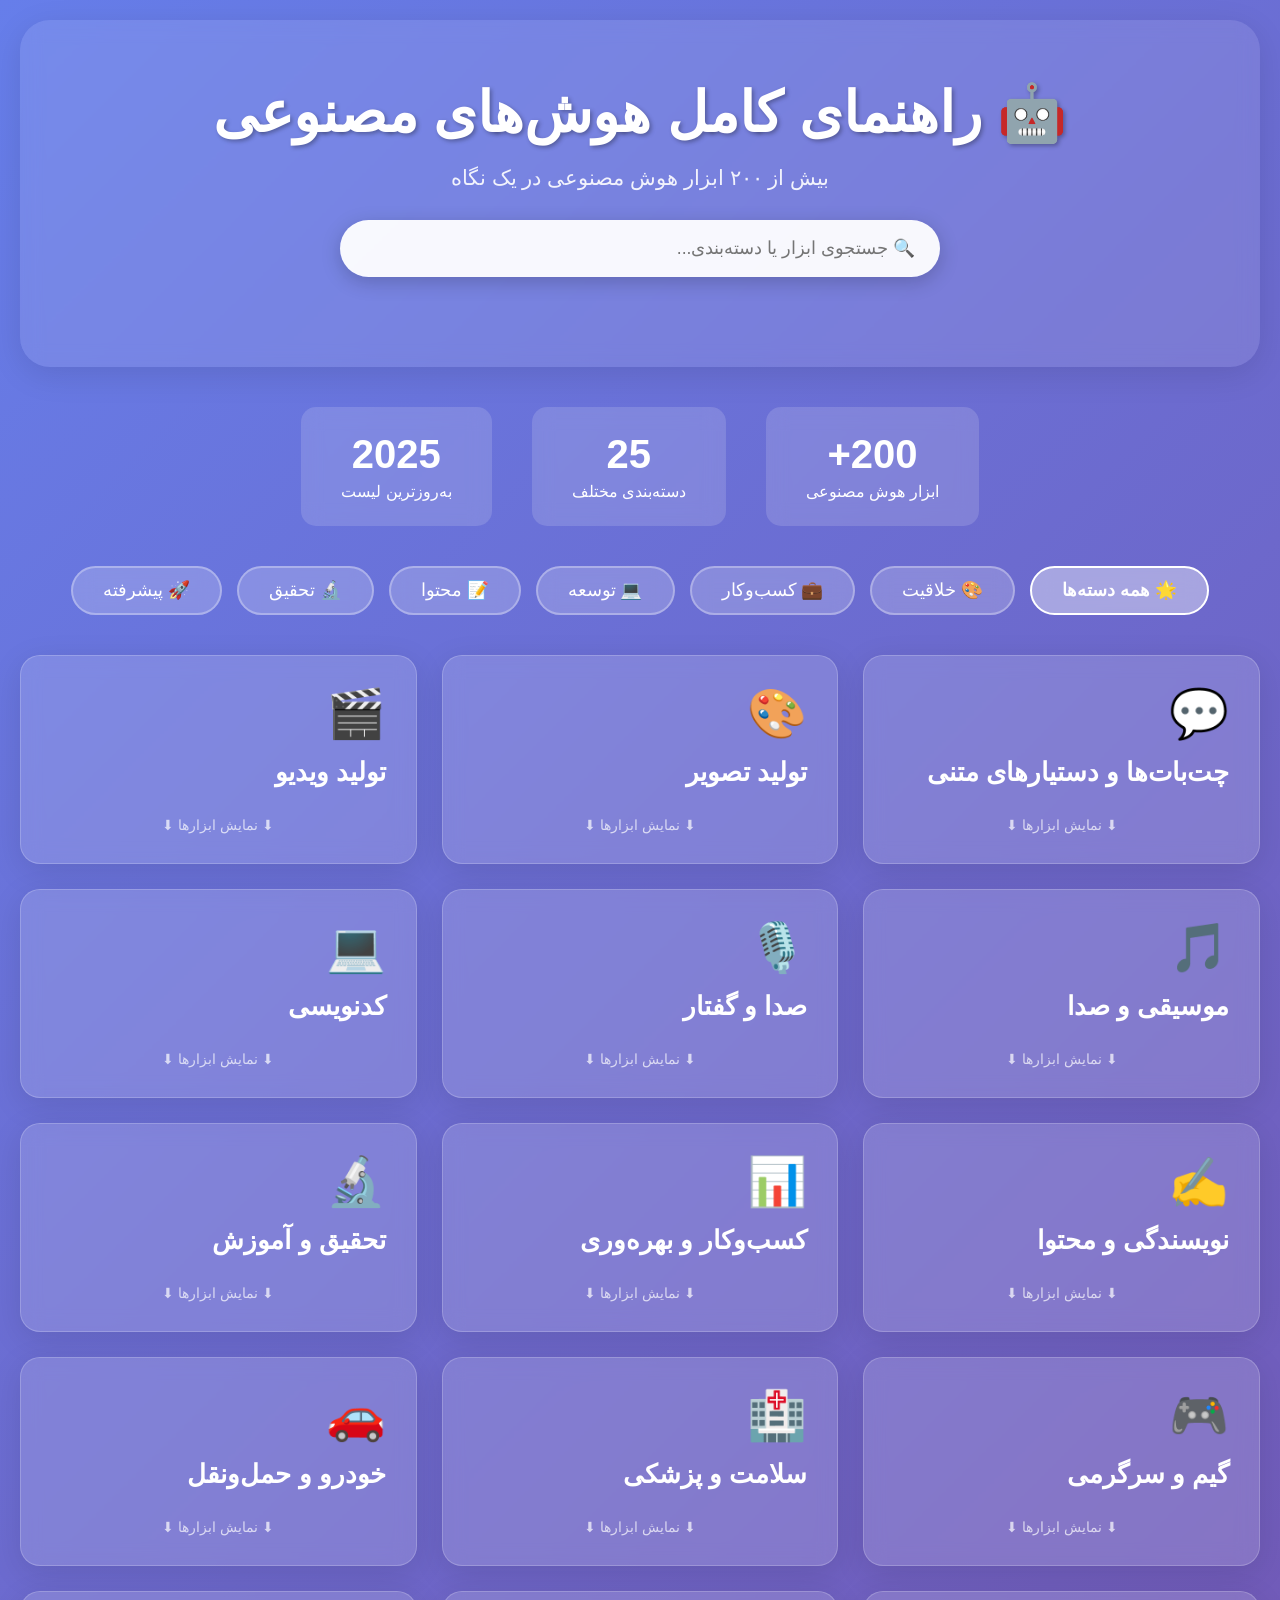
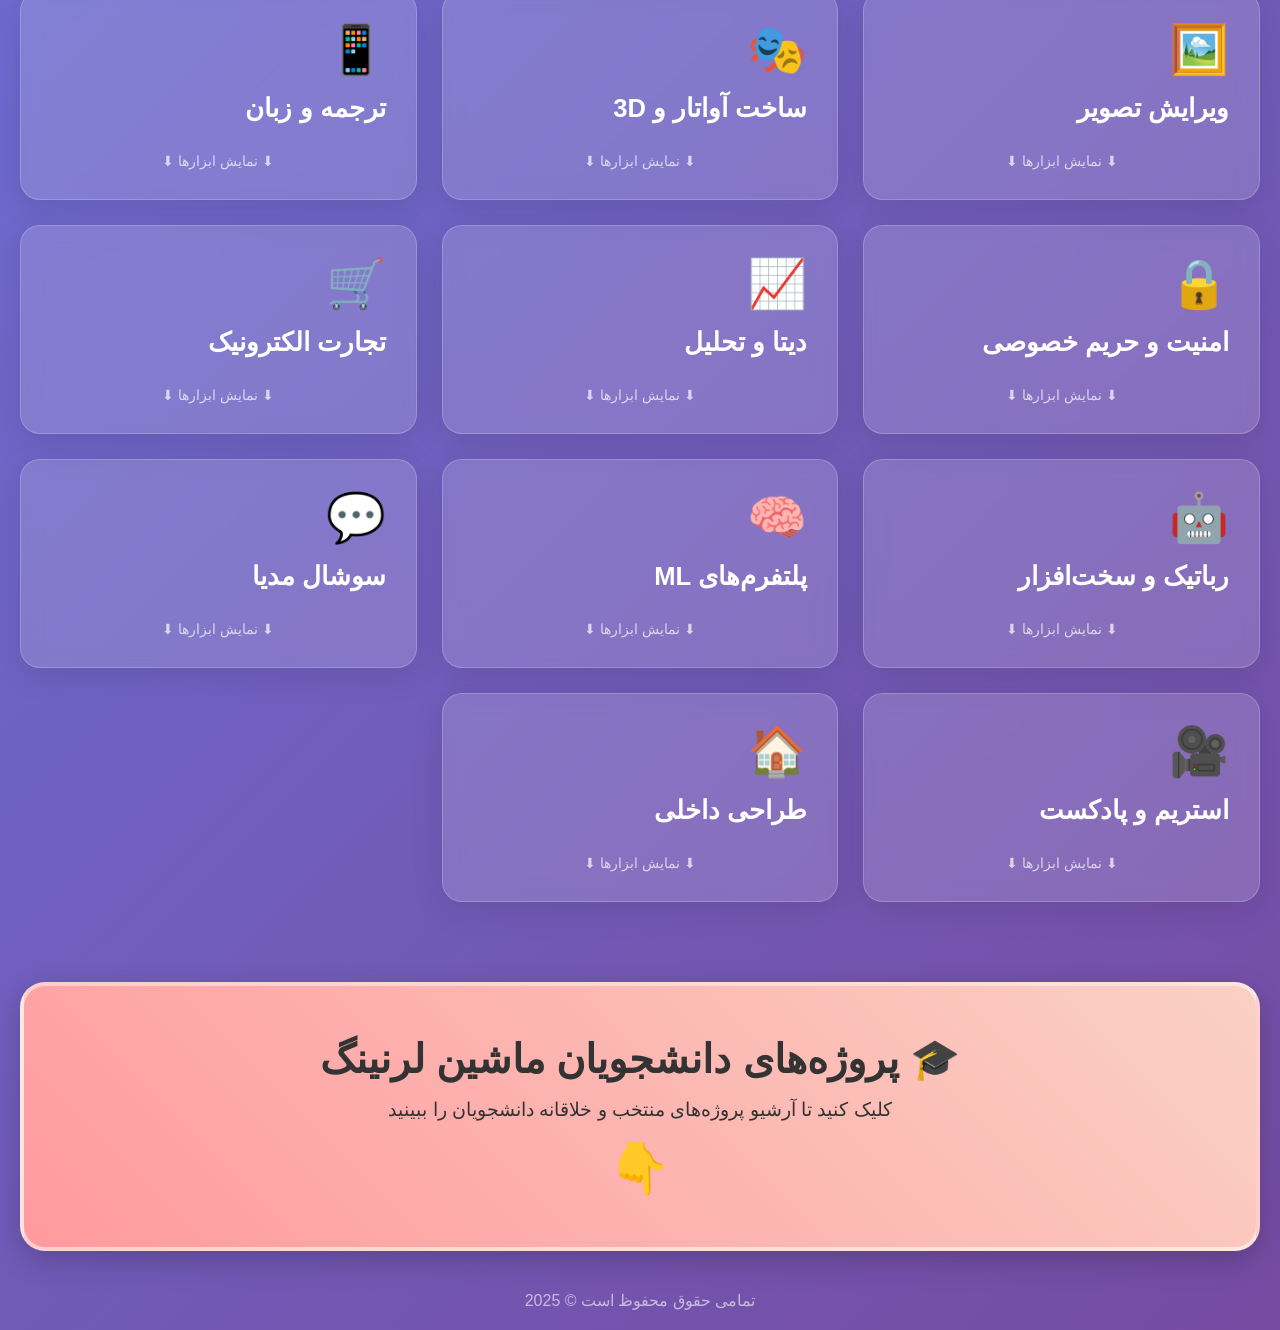
==== commit 70841f70: "Remove project submission form from index.html Removed the project submission form to restrict proje" ====
--- a/index.html
+++ b/index.html
@@ -116,21 +116,6 @@
         .student-author { display: block; margin: 10px 0; color: #555; font-size: 0.95em; background: #f0f0f0; padding: 5px 10px; border-radius: 8px; width: fit-content;}
         .tags { margin-top: 15px; display: flex; flex-wrap: wrap; gap: 5px; }
         .tag { background: #667eea; color: white; padding: 4px 10px; border-radius: 15px; font-size: 0.8em; }
-        
-        /* فرم افزودن پروژه */
-        .add-project-form {
-            background: rgba(0, 0, 0, 0.3); padding: 25px; border-radius: 20px; margin: 20px 0;
-            border: 1px solid rgba(255,255,255,0.2); backdrop-filter: blur(10px);
-        }
-        .form-row { display: flex; gap: 10px; margin-bottom: 10px; flex-wrap: wrap; }
-        .form-input {
-            flex: 1; padding: 12px; border-radius: 10px; border: none; min-width: 200px; font-family: inherit;
-        }
-        .submit-btn {
-            background: #4ade80; color: #064e3b; padding: 12px 30px; border: none; border-radius: 10px;
-            font-weight: bold; cursor: pointer; width: 100%; transition: background 0.3s; font-size: 1.1em;
-        }
-        .submit-btn:hover { background: #22c55e; }
 
         @keyframes fadeInDown { from { opacity: 0; transform: translateY(-30px); } to { opacity: 1; transform: translateY(0); } }
         @keyframes fadeInUp { from { opacity: 0; transform: translateY(30px); } to { opacity: 1; transform: translateY(0); } }
@@ -188,7 +173,7 @@
         </div>
 
         <!-- =========================================
-             صفحه دوم: پروژه‌های دانشجویی (ابتدا مخفی)
+             صفحه دوم: پروژه‌های دانشجویی (بدون فرم آپلود)
              ========================================= -->
         <div id="projectsPage">
             <button class="back-btn" onclick="showMainPage()">🔙 بازگشت به لیست هوش مصنوعی</button>
@@ -201,22 +186,7 @@
                 </div>
             </header>
 
-            <!-- فرم ثبت پروژه جدید -->
-            <div class="add-project-form">
-                <h3 style="color:white; margin-bottom:15px;">➕ ثبت پروژه جدید (ذخیره در مرورگر شما)</h3>
-                <div class="form-row">
-                    <input id="newPName" class="form-input" placeholder="نام پروژه (مثال: تشخیص دیابت)" required>
-                    <input id="newPAuthor" class="form-input" placeholder="نام دانشجو" required>
-                </div>
-                <div class="form-row">
-                    <input id="newPUrl" class="form-input" placeholder="لینک پروژه (GitHub یا وب‌سایت)" required>
-                    <input id="newPTags" class="form-input" placeholder="تگ‌ها (با ویرگول جدا کنید: Python, AI)">
-                </div>
-                <div class="form-row">
-                    <input id="newPDesc" class="form-input" placeholder="توضیح کوتاه پروژه..." required>
-                </div>
-                <button class="submit-btn" onclick="addNewProject()">ثبت و نمایش در لیست</button>
-            </div>
+            <!-- فرم ثبت پروژه حذف شد تا فقط ادمین بتواند از طریق سورس کد پروژه اضافه کند -->
 
             <!-- لیست پروژه‌ها اینجا پر می‌شود -->
             <div id="projectGrid" class="project-grid"></div>
@@ -230,7 +200,7 @@
 
     <script>
         /* ==========================================
-           1. داده‌های کامل هوش مصنوعی (اصلاح شده)
+           1. داده‌های کامل هوش مصنوعی
            ========================================== */
         const data = {
             "چت‌بات‌ها و دستیارهای متنی": {
@@ -608,7 +578,7 @@
            2. منطق صفحه پروژه‌های دانشجویی
            ========================================== */
         
-        // لیست پروژه‌های پیش‌فرض
+        // لیست پروژه‌های پیش‌فرض (فقط همین‌ها نمایش داده می‌شوند)
         const defaultProjects = [
           {
             name: "Diabetes Predictor",
@@ -647,12 +617,8 @@
           }
         ];
 
-        // ترکیب پروژه‌های پیش‌فرض با پروژه‌های ذخیره شده در مرورگر
-        let allProjects = [...defaultProjects];
-        const savedProjects = localStorage.getItem('userProjects');
-        if (savedProjects) {
-            allProjects = [...allProjects, ...JSON.parse(savedProjects)];
-        }
+        // چون قابلیت آپلود را حذف کردیم، فقط پروژه‌های دیفالت را نشان می‌دهیم
+        const allProjects = defaultProjects;
 
         function renderProjects(list) {
             const g = document.getElementById("projectGrid");
@@ -682,46 +648,6 @@
             ));
         });
 
-        // افزودن پروژه جدید
-        function addNewProject() {
-            const name = document.getElementById('newPName').value;
-            const author = document.getElementById('newPAuthor').value;
-            const url = document.getElementById('newPUrl').value;
-            const desc = document.getElementById('newPDesc').value;
-            const tagsInput = document.getElementById('newPTags').value;
-
-            if(!name || !author || !url) {
-                alert("لطفاً فیلدهای اصلی (نام، دانشجو و لینک) را پر کنید.");
-                return;
-            }
-
-            const newProject = {
-                name: name,
-                author: author,
-                url: url,
-                desc: desc,
-                cat: tagsInput ? tagsInput.split(',').map(t => t.trim()) : ["User Project"]
-            };
-
-            // افزودن به لیست
-            allProjects.push(newProject);
-            
-            // ذخیره در مرورگر
-            let userProjects = JSON.parse(localStorage.getItem('userProjects') || "[]");
-            userProjects.push(newProject);
-            localStorage.setItem('userProjects', JSON.stringify(userProjects));
-
-            // پاکسازی فرم
-            document.getElementById('newPName').value = '';
-            document.getElementById('newPAuthor').value = '';
-            document.getElementById('newPUrl').value = '';
-            document.getElementById('newPDesc').value = '';
-            document.getElementById('newPTags').value = '';
-            
-            renderProjects(allProjects);
-            alert("پروژه با موفقیت ثبت شد!");
-        }
-
         // --- توابع تغییر صفحه ---
         function showProjectsPage() {
             document.getElementById('mainPage').style.display = 'none';
@@ -738,4 +664,4 @@
 
     </script>
 </body>
-</html>+</html>
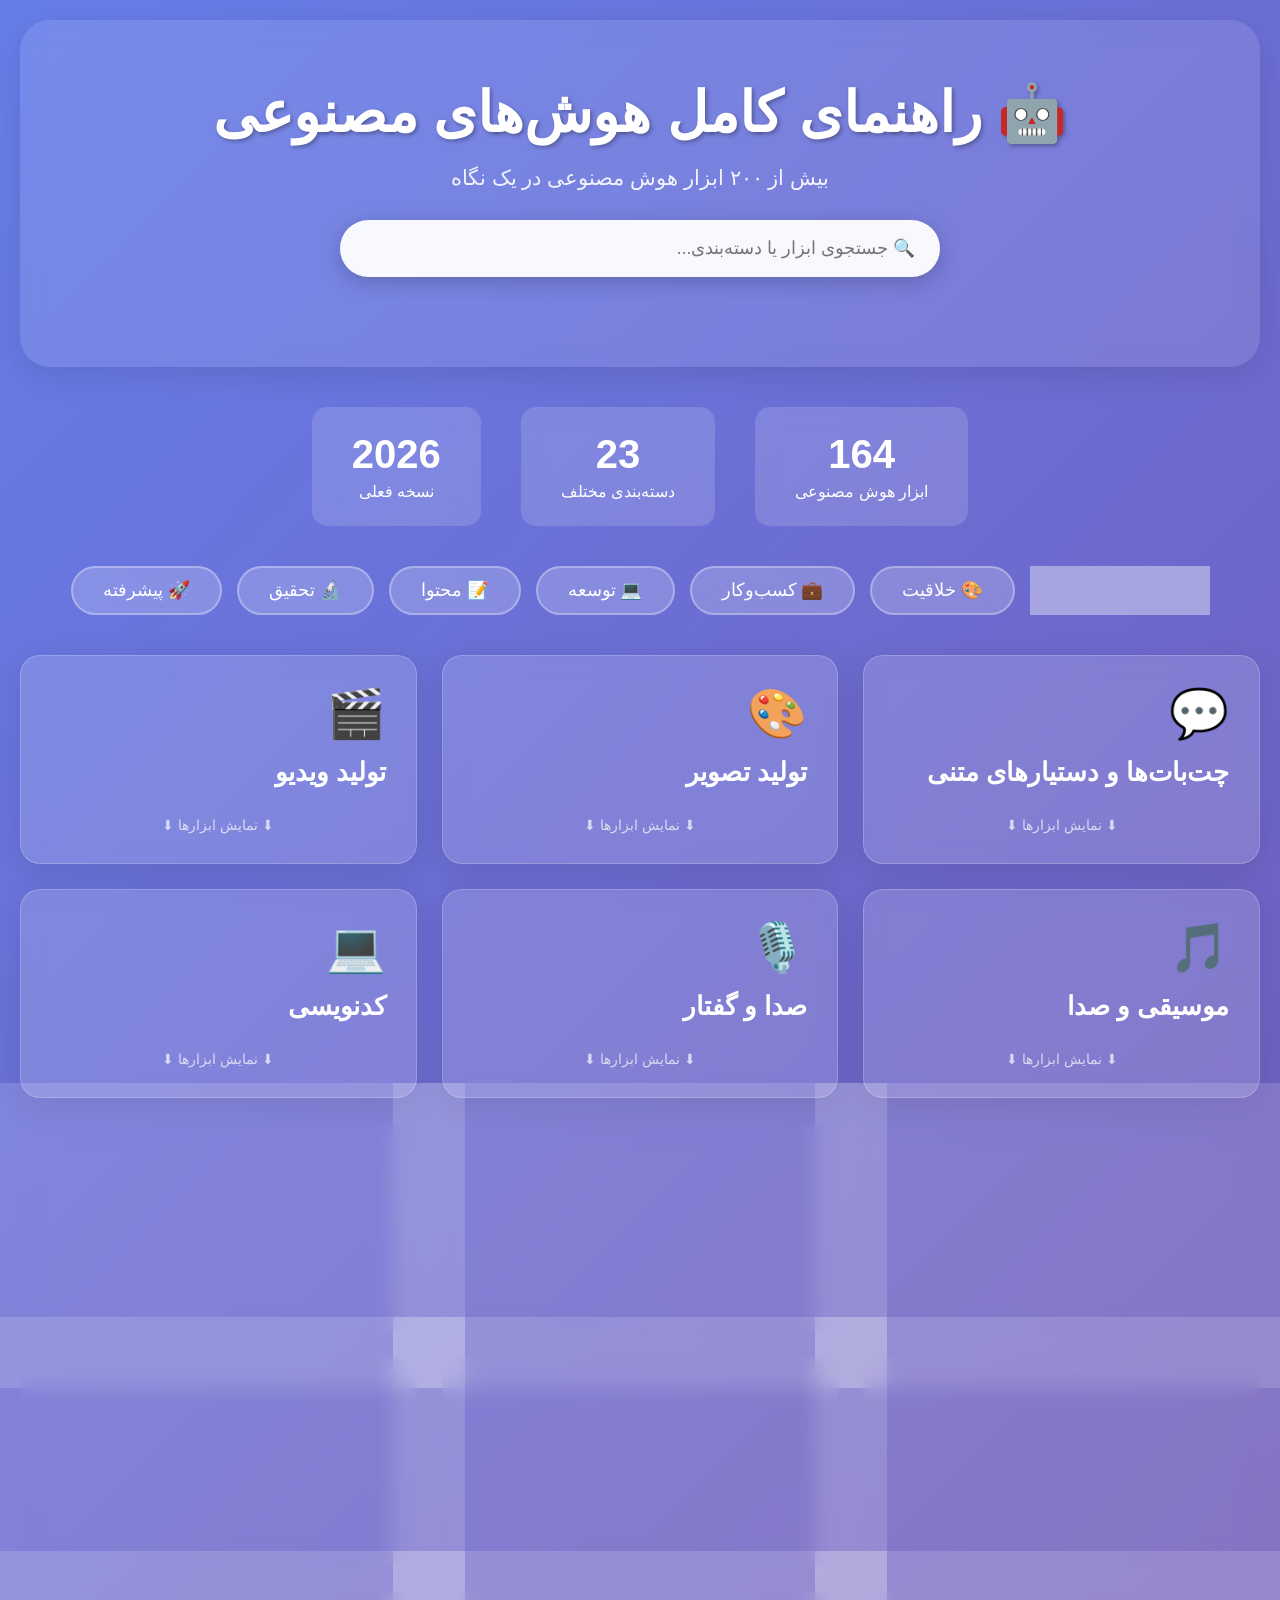
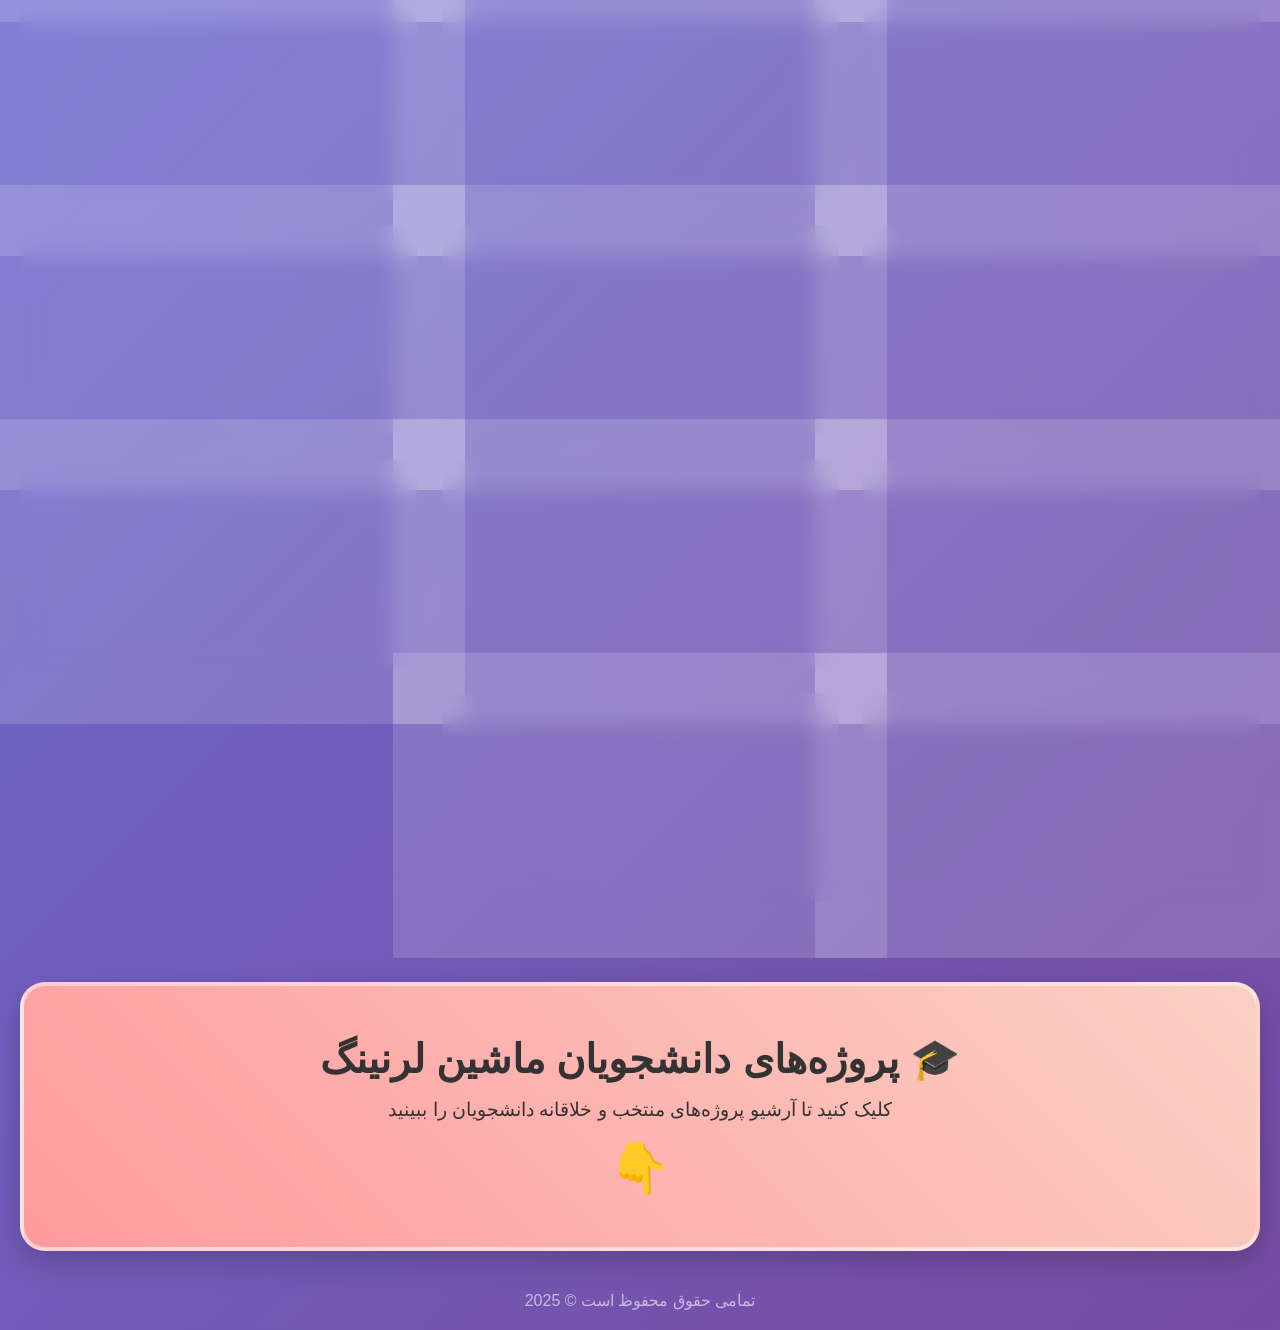
==== commit de0a3cbd: "Refactor project structure and improve documentation" ====
--- a/index.html
+++ b/index.html
@@ -4,127 +4,7 @@
     <meta charset="UTF-8">
     <meta name="viewport" content="width=device-width, initial-scale=1.0">
     <title>🤖 راهنمای کامل هوش‌های مصنوعی</title>
-    <style>
-        /* ===========================
-           بخش استایل‌ها (CSS)
-           =========================== */
-        * { margin: 0; padding: 0; box-sizing: border-box; }
-        
-        body {
-            font-family: 'Segoe UI', Tahoma, Geneva, Verdana, sans-serif;
-            background: linear-gradient(135deg, #667eea 0%, #764ba2 100%);
-            color: #fff;
-            overflow-x: hidden;
-            min-height: 100vh;
-        }
-
-        .container { max-width: 1400px; margin: 0 auto; padding: 20px; }
-        
-        /* --- هدر و جستجو --- */
-        header {
-            text-align: center; padding: 60px 20px;
-            background: rgba(255, 255, 255, 0.1); backdrop-filter: blur(10px);
-            border-radius: 30px; margin-bottom: 40px;
-            box-shadow: 0 8px 32px rgba(0, 0, 0, 0.1);
-        }
-        h1 { font-size: 3.5em; margin-bottom: 20px; text-shadow: 2px 2px 4px rgba(0, 0, 0, 0.3); animation: fadeInDown 1s ease; }
-        .subtitle { font-size: 1.3em; opacity: 0.9; animation: fadeInUp 1s ease 0.3s backwards; }
-        
-        .search-box { margin: 30px auto; max-width: 600px; animation: fadeIn 1s ease 0.6s backwards; }
-        .search-box input {
-            width: 100%; padding: 18px 25px; border: none; border-radius: 50px;
-            font-size: 1.1em; background: rgba(255, 255, 255, 0.95); color: #333;
-            box-shadow: 0 5px 20px rgba(0, 0, 0, 0.2); transition: all 0.3s ease;
-        }
-        .search-box input:focus { outline: none; transform: scale(1.02); box-shadow: 0 8px 30px rgba(0, 0, 0, 0.3); }
-
-        /* --- آمار و فیلترها --- */
-        .stats { display: flex; justify-content: center; gap: 40px; margin: 40px 0; flex-wrap: wrap; }
-        .stat-box { background: rgba(255, 255, 255, 0.15); backdrop-filter: blur(10px); padding: 25px 40px; border-radius: 15px; text-align: center; animation: fadeIn 1s ease; }
-        .stat-number { font-size: 2.5em; font-weight: bold; display: block; margin-bottom: 5px; }
-
-        .filter-tabs { display: flex; justify-content: center; gap: 15px; margin: 40px 0; flex-wrap: wrap; }
-        .filter-btn {
-            padding: 12px 30px; background: rgba(255, 255, 255, 0.2); border: 2px solid rgba(255, 255, 255, 0.3);
-            border-radius: 50px; color: #fff; font-size: 1.1em; cursor: pointer; transition: all 0.3s ease; backdrop-filter: blur(10px);
-        }
-        .filter-btn:hover { background: rgba(255, 255, 255, 0.3); transform: translateY(-3px); }
-        .filter-btn.active { background: rgba(255, 255, 255, 0.4); border-color: #fff; font-weight: bold; }
-
-        /* --- کارت‌های ابزار AI --- */
-        .categories { display: grid; grid-template-columns: repeat(auto-fill, minmax(350px, 1fr)); gap: 25px; margin-top: 40px; }
-        .category-card {
-            background: rgba(255, 255, 255, 0.15); backdrop-filter: blur(10px); border-radius: 20px; padding: 30px;
-            box-shadow: 0 8px 32px rgba(0, 0, 0, 0.1); transition: all 0.4s ease; cursor: pointer;
-            border: 1px solid rgba(255, 255, 255, 0.2); animation: fadeInUp 0.8s ease backwards;
-        }
-        .category-card:hover { transform: translateY(-10px) scale(1.02); background: rgba(255, 255, 255, 0.25); }
-        .category-icon { font-size: 3em; margin-bottom: 15px; display: block; }
-        .category-title { font-size: 1.6em; margin-bottom: 15px; font-weight: bold; }
-        .tools-list { max-height: 0; overflow: hidden; transition: max-height 0.5s ease; }
-        .category-card.active .tools-list { max-height: 2000px; }
-        
-        .tool-item {
-            display: block; text-decoration: none; color: inherit; background: rgba(255, 255, 255, 0.1);
-            padding: 15px; margin: 10px 0; border-radius: 12px; transition: all 0.3s ease; border-right: 4px solid transparent; cursor: pointer;
-        }
-        .tool-item:hover { background: rgba(255, 255, 255, 0.2); transform: translateX(-5px); border-right-color: #fff; }
-        .tool-name { font-weight: bold; font-size: 1.1em; margin-bottom: 5px; }
-        .tool-desc { font-size: 0.95em; opacity: 0.85; line-height: 1.5; }
-        .expand-btn { text-align: center; margin-top: 15px; opacity: 0.7; font-size: 0.9em; }
-
-        /* --- استایل بنر لینک به صفحه پروژه‌ها --- */
-        .student-projects-banner {
-            margin-top: 80px;
-            margin-bottom: 40px;
-            background: linear-gradient(45deg, #ff9a9e 0%, #fad0c4 99%, #fad0c4 100%);
-            padding: 50px;
-            border-radius: 25px;
-            text-align: center;
-            cursor: pointer;
-            transition: transform 0.3s, box-shadow 0.3s;
-            color: #333;
-            box-shadow: 0 10px 30px rgba(0,0,0,0.2);
-            animation: fadeInUp 1s ease 1s backwards;
-            border: 4px solid rgba(255,255,255,0.5);
-        }
-        .student-projects-banner:hover { transform: scale(1.02); box-shadow: 0 15px 40px rgba(255, 154, 158, 0.4); }
-        .student-projects-banner h2 { font-size: 2.5em; margin-bottom: 15px; }
-        .student-projects-banner p { font-size: 1.2em; }
-
-        /* --- استایل‌های صفحه داخلی پروژه‌ها --- */
-        #projectsPage { display: none; animation: fadeIn 0.5s ease; }
-        
-        .back-btn {
-            background: rgba(255,255,255,0.2); border: 2px solid rgba(255,255,255,0.3); padding: 12px 25px; border-radius: 50px;
-            color: white; cursor: pointer; margin-bottom: 20px; display: inline-block; font-size: 1.1em;
-            transition: all 0.3s;
-        }
-        .back-btn:hover { background: rgba(255,255,255,0.4); padding-right: 35px; }
-        
-        .project-grid {
-            display: grid; grid-template-columns: repeat(auto-fill, minmax(300px, 1fr)); gap: 20px; margin-top: 30px;
-        }
-        .project-card {
-            background: rgba(255, 255, 255, 0.95); color: #333; padding: 25px; border-radius: 15px;
-            cursor: pointer; transition: transform 0.3s; position: relative; overflow: hidden;
-            box-shadow: 0 5px 15px rgba(0,0,0,0.2);
-            border-bottom: 5px solid #667eea;
-        }
-        .project-card:hover { transform: translateY(-7px); }
-        .logo-placeholder { font-size: 3em; margin-bottom: 15px; text-align: center;}
-        .student-author { display: block; margin: 10px 0; color: #555; font-size: 0.95em; background: #f0f0f0; padding: 5px 10px; border-radius: 8px; width: fit-content;}
-        .tags { margin-top: 15px; display: flex; flex-wrap: wrap; gap: 5px; }
-        .tag { background: #667eea; color: white; padding: 4px 10px; border-radius: 15px; font-size: 0.8em; }
-
-        @keyframes fadeInDown { from { opacity: 0; transform: translateY(-30px); } to { opacity: 1; transform: translateY(0); } }
-        @keyframes fadeInUp { from { opacity: 0; transform: translateY(30px); } to { opacity: 1; transform: translateY(0); } }
-        @keyframes fadeIn { from { opacity: 0; } to { opacity: 1; } }
-        @media (max-width: 768px) {
-            h1 { font-size: 2.2em; }
-            .categories, .project-grid { grid-template-columns: 1fr; }
-        }
-    </style>
+        <link rel="stylesheet" href="assets/css/styles.css">
 </head>
 <body>
     <div class="container">
@@ -142,9 +22,9 @@
             </header>
 
             <div class="stats">
-                <div class="stat-box"><span class="stat-number">200+</span><span>ابزار هوش مصنوعی</span></div>
-                <div class="stat-box"><span class="stat-number">25</span><span>دسته‌بندی مختلف</span></div>
-                <div class="stat-box"><span class="stat-number">2025</span><span>به‌روزترین لیست</span></div>
+                <div class="stat-box"><span id="toolCount" class="stat-number">0</span><span>ابزار هوش مصنوعی</span></div>
+                <div class="stat-box"><span id="categoryCount" class="stat-number">0</span><span>دسته‌بندی مختلف</span></div>
+                <div class="stat-box"><span id="currentYear" class="stat-number">0</span><span>نسخه فعلی</span></div>
             </div>
 
             <div class="filter-tabs">
@@ -198,470 +78,10 @@
 
     </div>
 
-    <script>
-        /* ==========================================
-           1. داده‌های کامل هوش مصنوعی
-           ========================================== */
-        const data = {
-            "چت‌بات‌ها و دستیارهای متنی": {
-                icon: "💬",
-                category: "content",
-                tools: {
-                    "ChatGPT": { desc: "مکالمه، نویسندگی، کدنویسی، پاسخ به سوالات عمومی", url: "https://chat.openai.com" },
-                    "Claude": { desc: "تحلیل متن طولانی، نویسندگی، کدنویسی، استدلال", url: "https://claude.ai" },
-                    "LMSYS Chatbot Arena": { desc: "مقایسه و چت رایگان با تمام مدل‌های قدرتمند", url: "https://chat.lmsys.org" },
-                    "Gemini": { desc: "جستجو، تحلیل تصویر، ادغام با سرویس‌های گوگل", url: "https://gemini.google.com" },
-                    "Copilot": { desc: "دستیار ویندوز، جستجو، کمک در نرم‌افزارهای مایکروسافت", url: "https://copilot.microsoft.com" },
-                    "Perplexity": { desc: "جستجوی هوشمند با منبع‌دهی و پاسخ‌های دقیق", url: "https://www.perplexity.ai" },
-                    "Grok": { desc: "چت‌بات توییتر/X با دسترسی به اطلاعات لحظه‌ای", url: "https://x.com/i/grok" },
-                    "DeepSeek": { desc: "چت‌بات چینی قوی در ریاضی و کدنویسی", url: "https://www.deepseek.com" },
-                    "Mistral/Le Chat": { desc: "چت‌بات اروپایی سبک و سریع", url: "https://chat.mistral.ai" },
-                    "Pi": { desc: "مکالمه دوستانه و حمایت عاطفی", url: "https://pi.ai" },
-                    "Character.AI": { desc: "چت با شخصیت‌های خیالی و سفارشی", url: "https://character.ai" },
-                    "Replika": { desc: "دوست مجازی و همراه عاطفی", url: "https://replika.com" }
-                }
-            },
-            "تولید تصویر": {
-                icon: "🎨",
-                category: "creative",
-                tools: {
-                    "Midjourney": { desc: "تصاویر هنری با کیفیت بالا و سبک منحصربفرد", url: "https://www.midjourney.com" },
-                    "DALL-E 3": { desc: "تولید تصویر از متن، ادغام با ChatGPT", url: "https://openai.com/dall-e-3" },
-                    "Stable Diffusion": { desc: "تولید تصویر رایگان و قابل نصب روی سیستم", url: "https://stability.ai" },
-                    "Leonardo.AI": { desc: "تصاویر گیم و کاراکتر با کنترل بالا", url: "https://leonardo.ai" },
-                    "Ideogram": { desc: "متخصص در تصاویر با متن فارسی/انگلیسی دقیق", url: "https://ideogram.ai" },
-                    "Adobe Firefly": { desc: "تولید تصویر برای طراحان، ادغام با فتوشاپ", url: "https://firefly.adobe.com" },
-                    "Bing Image Creator": { desc: "تولید تصویر رایگان با DALL-E", url: "https://www.bing.com/images/create" },
-                    "Playground AI": { desc: "ویرایش و تولید تصویر رایگان", url: "https://playgroundai.com" },
-                    "NightCafe": { desc: "تولید تصویر هنری با سبک‌های مختلف", url: "https://nightcafe.studio" },
-                    "Canva AI": { desc: "طراحی گرافیک و پوستر با هوش مصنوعی", url: "https://www.canva.com" },
-                    "Flux": { desc: "تولید تصویر واقع‌گرایانه جدید و قدرتمند", url: "https://flux.1" }
-                }
-            },
-            "تولید ویدیو": {
-                icon: "🎬",
-                category: "creative",
-                tools: {
-                    "Sora": { desc: "تولید ویدیوی سینمایی از متن (OpenAI)", url: "https://openai.com/sora" },
-                    "Runway Gen-3": { desc: "تولید و ویرایش ویدیو حرفه‌ای", url: "https://runwayml.com" },
-                    "Pika Labs": { desc: "ساخت ویدیوهای کوتاه از متن/تصویر", url: "https://pika.art" },
-                    "Kling": { desc: "تولید ویدیو چینی با کیفیت بالا", url: "https://kling.kuaishou.com" },
-                    "Luma Dream Machine": { desc: "تبدیل تصویر به ویدیو واقع‌گرایانه", url: "https://lumalabs.ai/dream-machine" },
-                    "HeyGen": { desc: "ساخت ویدیو با آواتار سخنگو", url: "https://www.heygen.com" },
-                    "Synthesia": { desc: "ویدیوهای آموزشی با آواتار AI", url: "https://www.synthesia.io" },
-                    "D-ID": { desc: "تبدیل عکس به ویدیوی سخنگو", url: "https://www.d-id.com" },
-                    "Invideo AI": { desc: "ساخت خودکار ویدیو از متن", url: "https://invideo.io" },
-                    "CapCut AI": { desc: "ویرایش هوشمند ویدیو", url: "https://www.capcut.com" },
-                    "Veo 2": { desc: "تولید ویدیو جدید گوگل", url: "https://deepmind.google/technologies/veo" }
-                }
-            },
-            "موسیقی و صدا": {
-                icon: "🎵",
-                category: "creative",
-                tools: {
-                    "Suno": { desc: "ساخت آهنگ کامل با خوانندگی از متن", url: "https://suno.com" },
-                    "Udio": { desc: "تولید موسیقی حرفه‌ای با سبک‌های مختلف", url: "https://www.udio.com" },
-                    "Mubert": { desc: "موسیقی بی‌کلام برای ویدیو و پادکست", url: "https://mubert.com" },
-                    "AIVA": { desc: "آهنگسازی کلاسیک و سینمایی", url: "https://www.aiva.ai" },
-                    "Boomy": { desc: "ساخت سریع موسیقی و انتشار در اسپاتیفای", url: "https://boomy.com" },
-                    "Soundraw": { desc: "موسیقی سفارشی برای تولید محتوا", url: "https://soundraw.io" },
-                    "Loudly": { desc: "ساخت موسیقی برای تبلیغات", url: "https://loudly.com" }
-                }
-            },
-            "صدا و گفتار": {
-                icon: "🎙️",
-                category: "content",
-                tools: {
-                    "ElevenLabs": { desc: "کلون صدا و تبدیل متن به گفتار واقعی", url: "https://elevenlabs.io" },
-                    "Whisper": { desc: "تبدیل گفتار به متن (ترنسکرایب)", url: "https://openai.com/research/whisper" },
-                    "Murf": { desc: "صداگذاری حرفه‌ای برای ویدیو", url: "https://murf.ai" },
-                    "Play.ht": { desc: "تبدیل متن به صدای طبیعی", url: "https://play.ht" },
-                    "Resemble AI": { desc: "کلون صدا و ساخت صدای سفارشی", url: "https://www.resemble.ai" },
-                    "Descript": { desc: "ویرایش صدا و حذف کلمات", url: "https://www.descript.com" },
-                    "Speechify": { desc: "تبدیل متن به صدا برای مطالعه", url: "https://speechify.com" },
-                    "Adobe Podcast": { desc: "بهبود کیفیت صدای ضبط شده", url: "https://podcast.adobe.com" }
-                }
-            },
-            "کدنویسی": {
-                icon: "💻",
-                category: "development",
-                tools: {
-                    "GitHub Copilot": { desc: "تکمیل خودکار کد در IDE", url: "https://github.com/features/copilot" },
-                    "Cursor": { desc: "ویرایشگر کد با AI داخلی", url: "https://cursor.sh" },
-                    "Replit AI": { desc: "کدنویسی آنلاین با کمک AI", url: "https://replit.com" },
-                    "Codeium": { desc: "جایگزین رایگان Copilot", url: "https://codeium.com" },
-                    "Tabnine": { desc: "پیشنهاد کد هوشمند", url: "https://www.tabnine.com" },
-                    "Amazon CodeWhisperer": { desc: "کدنویسی با تمرکز روی AWS", url: "https://aws.amazon.com/codewhisperer" },
-                    "Sourcegraph Cody": { desc: "جستجو و درک کدبیس", url: "https://sourcegraph.com/cody" },
-                    "Blackbox AI": { desc: "کپی کد از ویدیو و تصویر", url: "https://www.blackbox.ai" },
-                    "v0.dev": { desc: "ساخت UI از توضیحات متنی", url: "https://v0.dev" },
-                    "Bolt.new": { desc: "ساخت کامل اپلیکیشن با AI", url: "https://bolt.new" },
-                    "Lovable": { desc: "ساخت وب‌اپ بدون کدنویسی", url: "https://lovable.dev" }
-                }
-            },
-            "نویسندگی و محتوا": {
-                icon: "✍️",
-                category: "content",
-                tools: {
-                    "Jasper": { desc: "نوشتن محتوای مارکتینگ و تبلیغات", url: "https://www.jasper.ai" },
-                    "Copy.ai": { desc: "کپی‌رایتینگ و متن تبلیغاتی", url: "https://www.copy.ai" },
-                    "Writesonic": { desc: "مقاله، بلاگ و محتوای SEO", url: "https://writesonic.com" },
-                    "Rytr": { desc: "نویسندگی سریع و ارزان", url: "https://rytr.me" },
-                    "Notion AI": { desc: "نوشتن و سازماندهی در نوشن", url: "https://www.notion.so/product/ai" },
-                    "Grammarly": { desc: "اصلاح گرامر و نگارش انگلیسی", url: "https://www.grammarly.com" },
-                    "QuillBot": { desc: "پارافریز و بازنویسی متن", url: "https://quillbot.com" },
-                    "Sudowrite": { desc: "کمک به نوشتن داستان و رمان", url: "https://www.sudowrite.com" },
-                    "Wordtune": { desc: "بهبود سبک نوشتار", url: "https://www.wordtune.com" },
-                    "Hyperwrite": { desc: "دستیار نوشتن شخصی", url: "https://hyperwriteai.com" }
-                }
-            },
-            "کسب‌وکار و بهره‌وری": {
-                icon: "📊",
-                category: "business",
-                tools: {
-                    "Microsoft 365 Copilot": { desc: "AI در Word, Excel, PowerPoint", url: "https://www.microsoft.com/en-us/microsoft-365/enterprise/copilot" },
-                    "Google Workspace AI": { desc: "AI در Docs, Sheets, Gmail", url: "https://workspace.google.com/solutions/ai" },
-                    "Salesforce Einstein": { desc: "هوش مصنوعی برای CRM", url: "https://www.salesforce.com/products/einstein/overview" },
-                    "Zoom AI": { desc: "خلاصه جلسات و ترنسکرایب", url: "https://www.zoom.us/ai" },
-                    "Otter.ai": { desc: "ضبط و خلاصه جلسات", url: "https://otter.ai" },
-                    "Fireflies": { desc: "دستیار جلسات و یادداشت‌برداری", url: "https://fireflies.ai" },
-                    "Beautiful.ai": { desc: "ساخت پرزنتیشن خودکار", url: "https://www.beautiful.ai" },
-                    "Tome": { desc: "ساخت اسلاید از متن", url: "https://tome.app" },
-                    "Gamma": { desc: "ارائه و داکیومنت هوشمند", url: "https://gamma.app" },
-                    "Mem": { desc: "یادداشت‌برداری با AI", url: "https://mem.ai" },
-                    "Taskade": { desc: "مدیریت پروژه با AI", url: "https://www.taskade.com" }
-                }
-            },
-            "تحقیق و آموزش": {
-                icon: "🔬",
-                category: "research",
-                tools: {
-                    "Google NotebookLM": { desc: "تبدیل جزوات و فایل‌ها به پادکست و پرسش‌وپاسخ هوشمند", url: "https://notebooklm.google.com" },
-                    "Consensus": { desc: "جستجوی مقالات علمی با AI", url: "https://consensus.app" },
-                    "Elicit": { desc: "دستیار تحقیق و بررسی مقالات", url: "https://elicit.com" },
-                    "Scite": { desc: "بررسی استنادات علمی", url: "https://scite.ai" },
-                    "Semantic Scholar": { desc: "جستجوی هوشمند مقالات", url: "https://www.semanticscholar.org" },
-                    "ResearchRabbit": { desc: "کشف مقالات مرتبط", url: "https://www.researchrabbit.ai" },
-                    "Scholarcy": { desc: "خلاصه‌سازی مقالات علمی", url: "https://www.scholarcy.com" },
-                    "Khan Academy Khanmigo": { desc: "معلم خصوصی AI", url: "https://www.khanacademy.org/khan-labs" },
-                    "Duolingo Max": { desc: "یادگیری زبان با AI", url: "https://www.duolingo.com" },
-                    "Photomath": { desc: "حل مسائل ریاضی با دوربین", url: "https://photomath.com" },
-                    "Socratic": { desc: "کمک در تکالیف درسی", url: "https://socratic.org" }
-                }
-            },
-            "گیم و سرگرمی": {
-                icon: "🎮",
-                category: "creative",
-                tools: {
-                    "NVIDIA ACE": { desc: "شخصیت‌های NPC هوشمند در بازی", url: "https://developer.nvidia.com/ace" },
-                    "Inworld AI": { desc: "ساخت کاراکتر بازی با شخصیت", url: "https://inworld.ai" },
-                    "Scenario": { desc: "ساخت اَست گیم با AI", url: "https://www.scenario.com" },
-                    "Ludo.ai": { desc: "ایده‌پردازی برای بازی‌سازی", url: "https://ludo.ai" },
-                    "Promethean AI": { desc: "طراحی محیط بازی", url: "https://www.prometheanai.com" }
-                }
-            },
-            "سلامت و پزشکی": {
-                icon: "🏥",
-                category: "advanced",
-                tools: {
-                    "Med-PaLM": { desc: "پاسخ به سوالات پزشکی (گوگل)", url: "https://sites.research.google/med-palm" },
-                    "IBM Watson Health": { desc: "تحلیل داده‌های پزشکی", url: "https://www.ibm.com/industries/healthcare" },
-                    "PathAI": { desc: "تشخیص بیماری از تصاویر پاتولوژی", url: "https://www.pathai.com" },
-                    "Viz.ai": { desc: "تشخیص سکته از CT اسکن", url: "https://www.viz.ai" },
-                    "Ada Health": { desc: "بررسی علائم بیماری", url: "https://ada.com" },
-                    "Babylon Health": { desc: "مشاوره پزشکی اولیه", url: "https://www.babylonhealth.com" }
-                }
-            },
-            "خودرو و حمل‌ونقل": {
-                icon: "🚗",
-                category: "advanced",
-                tools: {
-                    "Tesla Autopilot/FSD": { desc: "رانندگی خودکار تسلا", url: "https://www.tesla.com/autopilot" },
-                    "Waymo": { desc: "تاکسی خودران گوگل", url: "https://waymo.com" },
-                    "Cruise": { desc: "خودروهای خودران GM", url: "https://getcruise.com" },
-                    "Mobileye": { desc: "سیستم کمک‌راننده اینتل", url: "https://www.mobileye.com" }
-                }
-            },
-            "ویرایش تصویر": {
-                icon: "🖼️",
-                category: "creative",
-                tools: {
-                    "Adobe Photoshop AI": { desc: "Generative Fill و ویرایش هوشمند", url: "https://www.adobe.com/products/photoshop/generative-fill.html" },
-                    "Remove.bg": { desc: "حذف پس‌زمینه خودکار", url: "https://www.remove.bg" },
-                    "Cleanup.pictures": { desc: "حذف اشیاء ناخواسته از عکس", url: "https://cleanup.pictures" },
-                    "Topaz AI": { desc: "افزایش کیفیت و رفع نویز عکس", url: "https://www.topazlabs.com" },
-                    "Remini": { desc: "بهبود کیفیت عکس‌های قدیمی", url: "https://remini.ai" },
-                    "Luminar Neo": { desc: "ویرایش عکس با AI", url: "https://skylum.com/luminar" },
-                    "Photoroom": { desc: "ویرایش عکس محصول برای فروشگاه", url: "https://www.photoroom.com" },
-                    "Clipdrop": { desc: "مجموعه ابزار ویرایش تصویر", url: "https://clipdrop.co" },
-                    "Magnific AI": { desc: "آپسکیل تصویر با جزئیات", url: "https://magnific.ai" }
-                }
-            },
-            "ساخت آواتار و 3D": {
-                icon: "🎭",
-                category: "creative",
-                tools: {
-                    "Ready Player Me": { desc: "ساخت آواتار 3D برای متاورس", url: "https://readyplayer.me" },
-                    "Lensa AI": { desc: "ساخت آواتار هنری از سلفی", url: "https://prisma-ai.com/lensa" },
-                    "Wonder Dynamics": { desc: "اضافه کردن کاراکتر CGI به ویدیو", url: "https://wonderdynamics.com" },
-                    "Kaedim": { desc: "تبدیل تصویر 2D به مدل 3D", url: "https://www.kaedim3d.com" },
-                    "Meshy": { desc: "ساخت مدل 3D از متن", url: "https://www.meshy.ai" },
-                    "Spline AI": { desc: "طراحی 3D با AI", url: "https://spline.design/ai" }
-                }
-            },
-            "ترجمه و زبان": {
-                icon: "📱",
-                category: "content",
-                tools: {
-                    "DeepL": { desc: "ترجمه با کیفیت بالا", url: "https://www.deepl.com" },
-                    "Google Translate": { desc: "ترجمه ۱۰۰+ زبان رایگان", url: "https://translate.google.com" },
-                    "Papago": { desc: "ترجمه زبان‌های آسیایی", url: "https://papago.naver.com" },
-                    "Rask AI": { desc: "دوبله ویدیو به زبان‌های مختلف", url: "https://rask.ai" },
-                    "Captions": { desc: "زیرنویس خودکار ویدیو", url: "https://www.captions.ai" }
-                }
-            },
-            "امنیت و حریم خصوصی": {
-                icon: "🔒",
-                category: "advanced",
-                tools: {
-                    "Darktrace": { desc: "تشخیص تهدیدات سایبری", url: "https://darktrace.com" },
-                    "CrowdStrike": { desc: "محافظت از endpoint با AI", url: "https://www.crowdstrike.com" },
-                    "Vectra AI": { desc: "شناسایی حملات شبکه", url: "https://www.vectra.ai" }
-                }
-            },
-            "دیتا و تحلیل": {
-                icon: "📈",
-                category: "business",
-                tools: {
-                    "Tableau AI": { desc: "تحلیل داده بصری", url: "https://www.tableau.com" },
-                    "ThoughtSpot": { desc: "جستجوی داده با زبان طبیعی", url: "https://www.thoughtspot.com" },
-                    "MonkeyLearn": { desc: "تحلیل متن و احساسات", url: "https://monkeylearn.com" },
-                    "Obviously AI": { desc: "پیش‌بینی بدون کد", url: "https://www.obviously.ai" },
-                    "Julius AI": { desc: "تحلیل داده با چت", url: "https://julius.ai" }
-                }
-            },
-            "تجارت الکترونیک": {
-                icon: "🛒",
-                category: "business",
-                tools: {
-                    "Shopify Magic": { desc: "نوشتن توضیحات محصول", url: "https://www.shopify.com/magic" },
-                    "Nosto": { desc: "شخصی‌سازی تجربه خرید", url: "https://www.nosto.com" },
-                    "Vue.ai": { desc: "مدیریت محصول خودکار", url: "https://vue.ai" },
-                    "Phrasee": { desc: "نوشتن ایمیل مارکتینگ", url: "https://phrasee.co" }
-                }
-            },
-            "رباتیک و سخت‌افزار": {
-                icon: "🤖",
-                category: "advanced",
-                tools: {
-                    "Boston Dynamics": { desc: "ربات‌های متحرک پیشرفته", url: "https://www.bostondynamics.com" },
-                    "Figure": { desc: "ربات انسان‌نما برای کار", url: "https://www.figure.ai" },
-                    "Sanctuary AI": { desc: "ربات با هوش عمومی", url: "https://www.sanctuary.ai" },
-                    "1X": { desc: "ربات‌های خانگی", url: "https://www.1x.tech" }
-                }
-            },
-            "پلتفرم‌های ML": {
-                icon: "🧠",
-                category: "development",
-                tools: {
-                    "Google AI Studio": { desc: "پلتفرم توسعه و پروتوتایپ سریع با مدل‌های Gemini", url: "https://aistudio.google.com" },
-                    "Hugging Face": { desc: "مدل‌های آماده و دیتاست", url: "https://huggingface.co" },
-                    "Google Vertex AI": { desc: "توسعه مدل روی گوگل کلود", url: "https://cloud.google.com/vertex-ai" },
-                    "AWS SageMaker": { desc: "آموزش مدل روی آمازون", url: "https://aws.amazon.com/sagemaker" },
-                    "Azure ML": { desc: "پلتفرم ML مایکروسافت", url: "https://azure.microsoft.com/en-us/products/machine-learning" },
-                    "Weights & Biases": { desc: "ترکینگ آزمایش‌های ML", url: "https://wandb.ai" },
-                    "Replicate": { desc: "اجرای مدل‌ها با API", url: "https://replicate.com" }
-                }
-            },
-            "سوشال مدیا": {
-                icon: "💬",
-                category: "business",
-                tools: {
-                    "Lately": { desc: "ساخت پست از محتوای طولانی", url: "https://www.lately.ai" },
-                    "Ocoya": { desc: "زمان‌بندی و تولید محتوا", url: "https://www.ocoya.com" },
-                    "Predis.ai": { desc: "طراحی پست سوشال", url: "https://predis.ai" },
-                    "Publer": { desc: "مدیریت شبکه‌های اجتماعی", url: "https://publer.io" },
-                    "Taplio": { desc: "رشد در لینکدین", url: "https://taplio.com" },
-                    "Tweet Hunter": { desc: "رشد در توییتر", url: "https://tweethunter.io" }
-                }
-            },
-            "استریم و پادکست": {
-                icon: "🎥",
-                category: "content",
-                tools: {
-                    "Podcastle": { desc: "ضبط و ویرایش پادکست", url: "https://podcastle.ai" },
-                    "Riverside": { desc: "ضبط ویدیو با کیفیت بالا", url: "https://riverside.fm" },
-                    "Descript": { desc: "ویرایش ویدیو/پادکست با متن", url: "https://www.descript.com" },
-                    "Opus Clip": { desc: "برش کلیپ از ویدیوی طولانی", url: "https://www.opus.pro" },
-                    "Vizard": { desc: "تبدیل ویدیو به کلیپ کوتاه", url: "https://vizard.ai" }
-                }
-            },
-            "طراحی داخلی": {
-                icon: "🏠",
-                category: "creative",
-                tools: {
-                    "Interior AI": { desc: "طراحی مجدد اتاق با AI", url: "https://interiorai.com" },
-                    "RoomGPT": { desc: "پیشنهاد دکوراسیون", url: "https://www.roomgpt.io" },
-                    "Planner 5D": { desc: "طراحی خانه با AI", url: "https://planner5d.com" }
-                }
-            }
-        };
-
-        // --- منطق صفحه اصلی (AI Tools) ---
-        const container = document.getElementById('categoriesContainer');
-        const searchInput = document.getElementById('searchInput');
-        const filterBtns = document.querySelectorAll('.filter-btn');
-        let currentFilter = 'all';
-
-        function renderCategories(filterText = '', categoryFilter = 'all') {
-            container.innerHTML = '';
-            
-            for (const [category, info] of Object.entries(data)) {
-                const matchesCategory = category.toLowerCase().includes(filterText.toLowerCase());
-                const matchingTools = Object.entries(info.tools).filter(([name, toolData]) => 
-                    name.toLowerCase().includes(filterText.toLowerCase()) || 
-                    toolData.desc.toLowerCase().includes(filterText.toLowerCase())
-                );
-                const categoryMatches = categoryFilter === 'all' || info.category === categoryFilter;
-
-                if ((matchesCategory || matchingTools.length > 0 || filterText === '') && categoryMatches) {
-                    const card = document.createElement('div');
-                    card.className = 'category-card';
-                    
-                    let toolsHTML = '';
-                    const toolsToShow = filterText ? matchingTools : Object.entries(info.tools);
-                    
-                    toolsToShow.forEach(([name, toolData]) => {
-                        toolsHTML += `
-                            <a href="${toolData.url}" target="_blank" class="tool-item">
-                                <div class="tool-name">${name}</div>
-                                <div class="tool-desc">${toolData.desc}</div>
-                            </a>
-                        `;
-                    });
-
-                    card.innerHTML = `
-                        <span class="category-icon">${info.icon}</span>
-                        <div class="category-title">${category}</div>
-                        <div class="tools-list">${toolsHTML}</div>
-                        <div class="expand-btn">⬇ نمایش ابزارها ⬇</div>
-                    `;
-
-                    // باز و بسته شدن آکاردئون (جلوگیری از تداخل با لینک)
-                    card.addEventListener('click', function(e) {
-                        if(!e.target.closest('.tool-item')) {
-                            this.classList.toggle('active');
-                        }
-                    });
-
-                    container.appendChild(card);
-                }
-            }
-        }
-
-        // ایونت لیسنرها برای فیلتر و سرچ صفحه اول
-        filterBtns.forEach(btn => {
-            btn.addEventListener('click', function() {
-                filterBtns.forEach(b => b.classList.remove('active'));
-                this.classList.add('active');
-                currentFilter = this.dataset.filter;
-                renderCategories('', currentFilter);
-            });
-        });
-        searchInput.addEventListener('input', (e) => renderCategories(e.target.value, currentFilter));
-        
-        // اجرای اولیه صفحه اول
-        renderCategories();
+        <script src="assets/js/data.js"></script>
+    <script src="assets/js/app.js"></script>
+</body>
+</html>
 
 
-        /* ==========================================
-           2. منطق صفحه پروژه‌های دانشجویی
-           ========================================== */
-        
-        // لیست پروژه‌های پیش‌فرض (فقط همین‌ها نمایش داده می‌شوند)
-        const defaultProjects = [
-          {
-            name: "Diabetes Predictor",
-            url: "https://github.com/mohammad-re2004/diabetes_predictor_app",
-            author: "Mohammad-Reza",
-            cat: ["Python","Streamlit","Prediction"],
-            desc: "اپلیکیشن پیش‌بینی دیابت."
-          },
-          {
-            name: "BrainVision AI",
-            url: "https://alij-official.github.io/BrainVision-AI/",
-            author: "علی جلیلیان",
-            cat: ["Computer Vision","Web App"],
-            desc: "پلتفرم بینایی ماشین."
-          },
-          {
-            name: "Medical Ruleset Visualizer",
-            url: "https://mr-amirasgari.github.io/medical-ruleset-visualizer/",
-            author: "امیرمحمد عسگری",
-            cat: ["Medical","Ruleset","Visualization"],
-            desc: "مصورسازی قوانین پزشکی."
-          },
-          {
-            name: "سیستم تشخیص دیابت",
-            url: "https://mr-amirasgari.github.io/diabet/",
-            author: "امیرمحمد عسگری",
-            cat: ["Health","Diabetes","Ruleset"],
-            desc: "سیستم قانون‌محور تشخیص دیابت."
-          },
-          {
-            name: "سیستم قانون‌محور تشخیص دیابت",
-            url: "https://fatemebabaei3813-oss.github.io/diabet/",
-            author: "فاطمه بابایی",
-            cat: ["Health","Diabetes","Ruleset"],
-            desc: "سیستم قانون‌محور برای تشخیص و غربالگری دیابت."
-          }
-        ];
 
-        // چون قابلیت آپلود را حذف کردیم، فقط پروژه‌های دیفالت را نشان می‌دهیم
-        const allProjects = defaultProjects;
-
-        function renderProjects(list) {
-            const g = document.getElementById("projectGrid");
-            g.innerHTML = "";
-            list.forEach(p => {
-                const c = document.createElement("div");
-                c.className = "project-card";
-                c.onclick = () => window.open(p.url, "_blank");
-                c.innerHTML = `
-                    <div class="logo-placeholder">🎓</div>
-                    <h3>${p.name}</h3>
-                    <span class="student-author">دانشجو: <strong>${p.author}</strong></span>
-                    <p>${p.desc}</p>
-                    <div class="tags">${p.cat.map(t => `<span class="tag">${t}</span>`).join("")}</div>
-                `;
-                g.appendChild(c);
-            });
-        }
-
-        // سرچ پروژه‌ها
-        document.getElementById("projectSearch").addEventListener("input", e => {
-            const t = e.target.value.toLowerCase();
-            renderProjects(allProjects.filter(p =>
-                p.name.toLowerCase().includes(t) ||
-                p.author.toLowerCase().includes(t) ||
-                p.desc.toLowerCase().includes(t)
-            ));
-        });
-
-        // --- توابع تغییر صفحه ---
-        function showProjectsPage() {
-            document.getElementById('mainPage').style.display = 'none';
-            document.getElementById('projectsPage').style.display = 'block';
-            window.scrollTo(0, 0);
-            renderProjects(allProjects);
-        }
-
-        function showMainPage() {
-            document.getElementById('projectsPage').style.display = 'none';
-            document.getElementById('mainPage').style.display = 'block';
-            window.scrollTo(0, 0);
-        }
-
-    </script>
-</body>
-</html>
--- a/assets/css/styles.css
+++ b/assets/css/styles.css
@@ -0,0 +1,119 @@
+/* ===========================
+           بخش استایل‌ها (CSS)
+           =========================== */
+        * { margin: 0; padding: 0; box-sizing: border-box; }
+        
+        body {
+            font-family: 'Segoe UI', Tahoma, Geneva, Verdana, sans-serif;
+            background: linear-gradient(135deg, #667eea 0%, #764ba2 100%);
+            color: #fff;
+            overflow-x: hidden;
+            min-height: 100vh;
+        }
+
+        .container { max-width: 1400px; margin: 0 auto; padding: 20px; }
+        
+        /* --- هدر و جستجو --- */
+        header {
+            text-align: center; padding: 60px 20px;
+            background: rgba(255, 255, 255, 0.1); backdrop-filter: blur(10px);
+            border-radius: 30px; margin-bottom: 40px;
+            box-shadow: 0 8px 32px rgba(0, 0, 0, 0.1);
+        }
+        h1 { font-size: 3.5em; margin-bottom: 20px; text-shadow: 2px 2px 4px rgba(0, 0, 0, 0.3); animation: fadeInDown 1s ease; }
+        .subtitle { font-size: 1.3em; opacity: 0.9; animation: fadeInUp 1s ease 0.3s backwards; }
+        
+        .search-box { margin: 30px auto; max-width: 600px; animation: fadeIn 1s ease 0.6s backwards; }
+        .search-box input {
+            width: 100%; padding: 18px 25px; border: none; border-radius: 50px;
+            font-size: 1.1em; background: rgba(255, 255, 255, 0.95); color: #333;
+            box-shadow: 0 5px 20px rgba(0, 0, 0, 0.2); transition: all 0.3s ease;
+        }
+        .search-box input:focus { outline: none; transform: scale(1.02); box-shadow: 0 8px 30px rgba(0, 0, 0, 0.3); }
+
+        /* --- آمار و فیلترها --- */
+        .stats { display: flex; justify-content: center; gap: 40px; margin: 40px 0; flex-wrap: wrap; }
+        .stat-box { background: rgba(255, 255, 255, 0.15); backdrop-filter: blur(10px); padding: 25px 40px; border-radius: 15px; text-align: center; animation: fadeIn 1s ease; }
+        .stat-number { font-size: 2.5em; font-weight: bold; display: block; margin-bottom: 5px; }
+
+        .filter-tabs { display: flex; justify-content: center; gap: 15px; margin: 40px 0; flex-wrap: wrap; }
+        .filter-btn {
+            padding: 12px 30px; background: rgba(255, 255, 255, 0.2); border: 2px solid rgba(255, 255, 255, 0.3);
+            border-radius: 50px; color: #fff; font-size: 1.1em; cursor: pointer; transition: all 0.3s ease; backdrop-filter: blur(10px);
+        }
+        .filter-btn:hover { background: rgba(255, 255, 255, 0.3); transform: translateY(-3px); }
+        .filter-btn.active { background: rgba(255, 255, 255, 0.4); border-color: #fff; font-weight: bold; }
+
+        /* --- کارت‌های ابزار AI --- */
+        .categories { display: grid; grid-template-columns: repeat(auto-fill, minmax(350px, 1fr)); gap: 25px; margin-top: 40px; }
+        .category-card {
+            background: rgba(255, 255, 255, 0.15); backdrop-filter: blur(10px); border-radius: 20px; padding: 30px;
+            box-shadow: 0 8px 32px rgba(0, 0, 0, 0.1); transition: all 0.4s ease; cursor: pointer;
+            border: 1px solid rgba(255, 255, 255, 0.2); animation: fadeInUp 0.8s ease backwards;
+        }
+        .category-card:hover { transform: translateY(-10px) scale(1.02); background: rgba(255, 255, 255, 0.25); }
+        .category-icon { font-size: 3em; margin-bottom: 15px; display: block; }
+        .category-title { font-size: 1.6em; margin-bottom: 15px; font-weight: bold; }
+        .tools-list { max-height: 0; overflow: hidden; transition: max-height 0.5s ease; }
+        .category-card.active .tools-list { max-height: 2000px; }
+        
+        .tool-item {
+            display: block; text-decoration: none; color: inherit; background: rgba(255, 255, 255, 0.1);
+            padding: 15px; margin: 10px 0; border-radius: 12px; transition: all 0.3s ease; border-right: 4px solid transparent; cursor: pointer;
+        }
+        .tool-item:hover { background: rgba(255, 255, 255, 0.2); transform: translateX(-5px); border-right-color: #fff; }
+        .tool-name { font-weight: bold; font-size: 1.1em; margin-bottom: 5px; }
+        .tool-desc { font-size: 0.95em; opacity: 0.85; line-height: 1.5; }
+        .expand-btn { text-align: center; margin-top: 15px; opacity: 0.7; font-size: 0.9em; }
+
+        /* --- استایل بنر لینک به صفحه پروژه‌ها --- */
+        .student-projects-banner {
+            margin-top: 80px;
+            margin-bottom: 40px;
+            background: linear-gradient(45deg, #ff9a9e 0%, #fad0c4 99%, #fad0c4 100%);
+            padding: 50px;
+            border-radius: 25px;
+            text-align: center;
+            cursor: pointer;
+            transition: transform 0.3s, box-shadow 0.3s;
+            color: #333;
+            box-shadow: 0 10px 30px rgba(0,0,0,0.2);
+            animation: fadeInUp 1s ease 1s backwards;
+            border: 4px solid rgba(255,255,255,0.5);
+        }
+        .student-projects-banner:hover { transform: scale(1.02); box-shadow: 0 15px 40px rgba(255, 154, 158, 0.4); }
+        .student-projects-banner h2 { font-size: 2.5em; margin-bottom: 15px; }
+        .student-projects-banner p { font-size: 1.2em; }
+
+        /* --- استایل‌های صفحه داخلی پروژه‌ها --- */
+        #projectsPage { display: none; animation: fadeIn 0.5s ease; }
+        
+        .back-btn {
+            background: rgba(255,255,255,0.2); border: 2px solid rgba(255,255,255,0.3); padding: 12px 25px; border-radius: 50px;
+            color: white; cursor: pointer; margin-bottom: 20px; display: inline-block; font-size: 1.1em;
+            transition: all 0.3s;
+        }
+        .back-btn:hover { background: rgba(255,255,255,0.4); padding-right: 35px; }
+        
+        .project-grid {
+            display: grid; grid-template-columns: repeat(auto-fill, minmax(300px, 1fr)); gap: 20px; margin-top: 30px;
+        }
+        .project-card {
+            background: rgba(255, 255, 255, 0.95); color: #333; padding: 25px; border-radius: 15px;
+            cursor: pointer; transition: transform 0.3s; position: relative; overflow: hidden;
+            box-shadow: 0 5px 15px rgba(0,0,0,0.2);
+            border-bottom: 5px solid #667eea;
+        }
+        .project-card:hover { transform: translateY(-7px); }
+        .logo-placeholder { font-size: 3em; margin-bottom: 15px; text-align: center;}
+        .student-author { display: block; margin: 10px 0; color: #555; font-size: 0.95em; background: #f0f0f0; padding: 5px 10px; border-radius: 8px; width: fit-content;}
+        .tags { margin-top: 15px; display: flex; flex-wrap: wrap; gap: 5px; }
+        .tag { background: #667eea; color: white; padding: 4px 10px; border-radius: 15px; font-size: 0.8em; }
+
+        @keyframes fadeInDown { from { opacity: 0; transform: translateY(-30px); } to { opacity: 1; transform: translateY(0); } }
+        @keyframes fadeInUp { from { opacity: 0; transform: translateY(30px); } to { opacity: 1; transform: translateY(0); } }
+        @keyframes fadeIn { from { opacity: 0; } to { opacity: 1; } }
+        @media (max-width: 768px) {
+            h1 { font-size: 2.2em; }
+            .categories, .project-grid { grid-template-columns: 1fr; }
+        }
